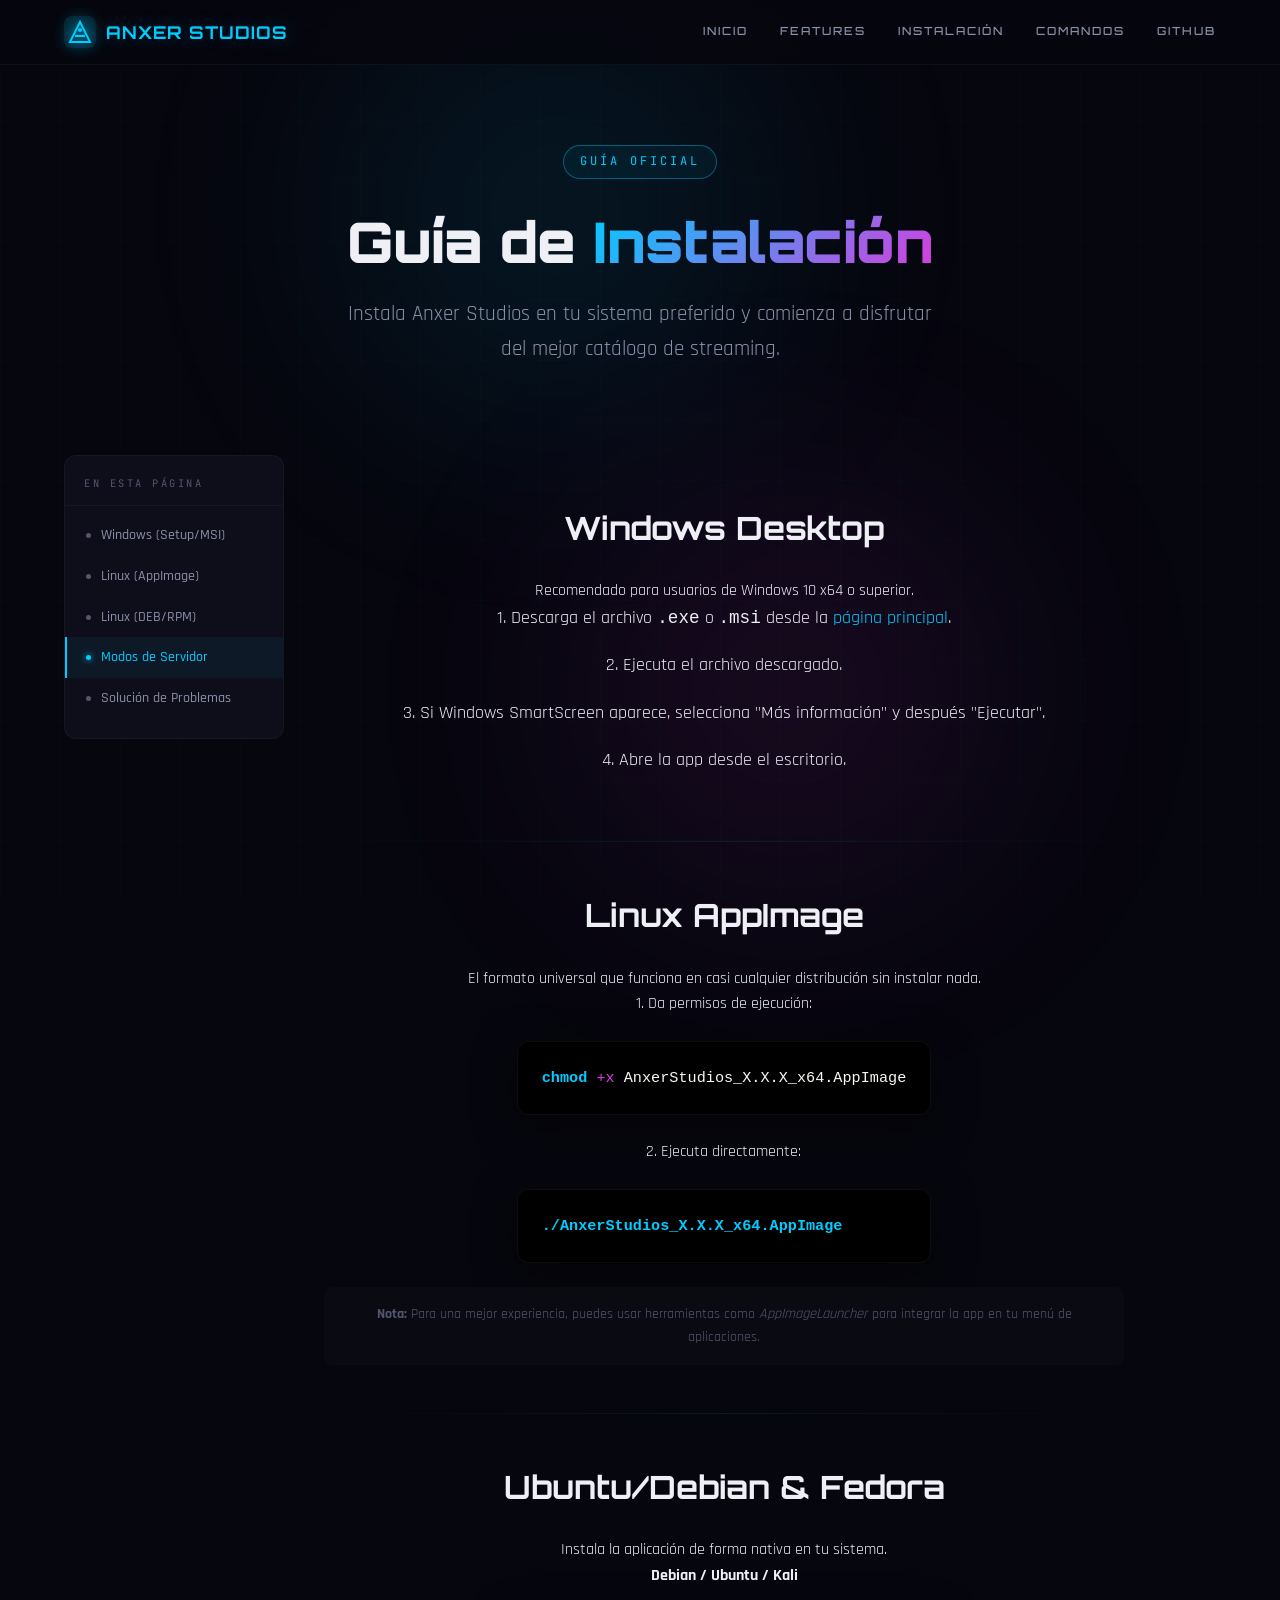
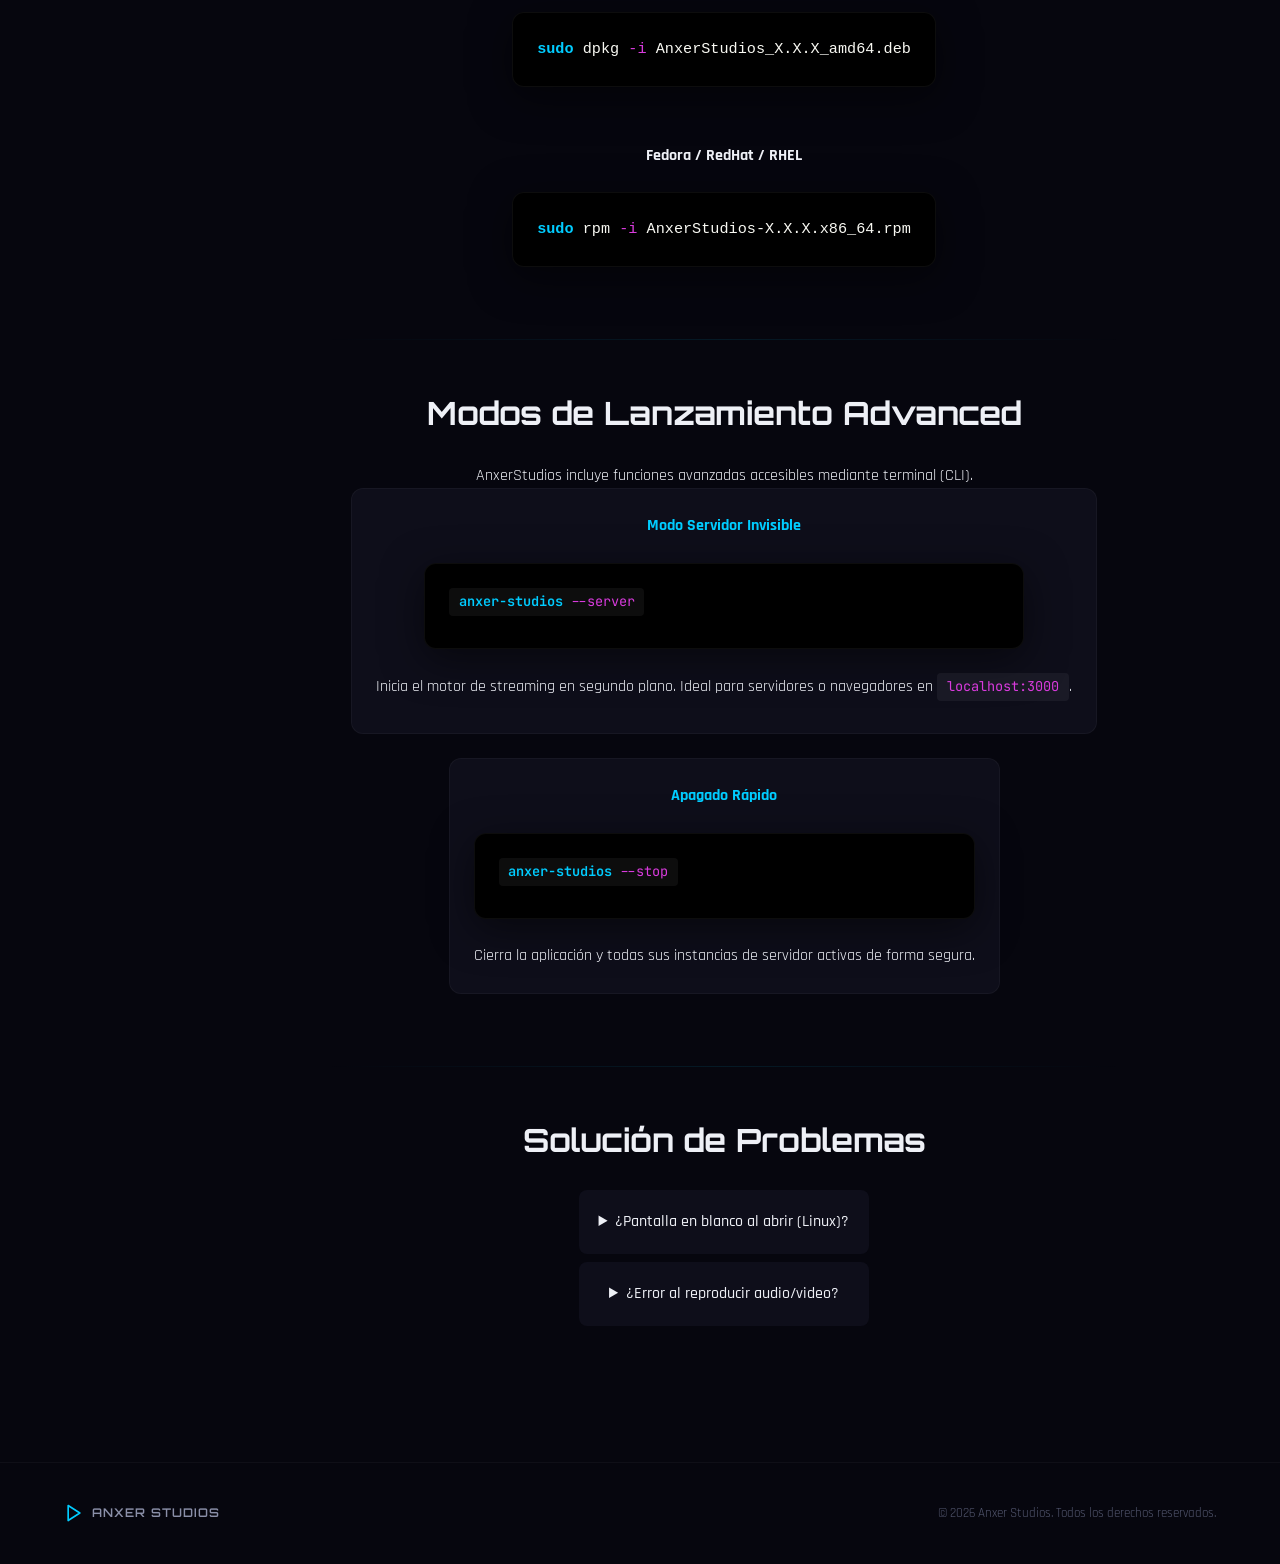
==== docs.html @ 3d925e08 "feat: add documentation page and integrate Linkvertise monetization" ====
<!DOCTYPE html>
<html lang="es">
<head>
  <meta charset="UTF-8" />
  <meta name="viewport" content="width=device-width, initial-scale=1.0" />
  <title>Instalación — Anxer Studios | Guía de Usuario</title>
  <meta name="description" content="Guía completa para instalar Anxer Studios en Windows y Linux. Requisitos, comandos y solución de problemas." />
  
  <!-- Favicon -->
  <link rel="icon" type="image/png" href="assets/favicon.png" />
  
  <!-- Styles -->
  <link rel="stylesheet" href="css/landing.css" />
  
  <!-- Linkvertise Monetization -->
  <script src="https://publisher.linkvertise.com/cdn/linkvertise.js"></script>
  <script>linkvertise(4749919, {whitelist: [""], blacklist: ["github.com"]});</script>
</head>
<body class="docs-page">
  <!-- Background effects -->
  <div class="bg-grid" aria-hidden="true"></div>
  <div class="bg-gradient-orb bg-gradient-orb--cyan" aria-hidden="true"></div>
  <div class="bg-gradient-orb bg-gradient-orb--magenta" aria-hidden="true"></div>

  <div class="page-wrapper">
    <!-- ═══ Header ═══════════════════════════════════════════ -->
    <header class="site-header" id="header">
      <div class="container">
        <div class="header-inner">
          <a href="index.html" class="header-logo" aria-label="Anxer Studios Home">
            <svg viewBox="0 0 32 32" fill="none" xmlns="http://www.w3.org/2000/svg" aria-hidden="true">
              <rect width="32" height="32" rx="8" fill="currentColor" opacity="0.1"/>
              <path d="M16 6L26 26H6L16 6Z" stroke="currentColor" stroke-width="2" fill="none"/>
              <path d="M11 20H21" stroke="currentColor" stroke-width="2"/>
              <circle cx="16" cy="14" r="2" fill="currentColor"/>
            </svg>
            <span class="header-logo-text">ANXER STUDIOS</span>
          </a>

          <nav class="header-nav">
            <a href="index.html">Inicio</a>
            <a href="index.html#features">Features</a>
            <a href="#install">Instalación</a>
            <a href="#commands">Comandos</a>
            <a href="https://github.com/ZLostTK/AnxerStudios" target="_blank" rel="noopener noreferrer">GitHub</a>
          </nav>

          <button class="mobile-menu-btn" aria-label="Menú" aria-expanded="false">
            <svg viewBox="0 0 24 24" fill="none" stroke="currentColor" stroke-width="2" stroke-linecap="round">
              <line x1="3" y1="6" x2="21" y2="6"/>
              <line x1="3" y1="12" x2="21" y2="12"/>
              <line x1="3" y1="18" x2="21" y2="18"/>
            </svg>
          </button>
        </div>
      </div>
    </header>

    <main class="main-content">
      <!-- ═══ Title ═════════════════════════════════════════ -->
      <section class="docs-hero hero">
        <div class="container">
          <span class="hero-tag">Guía Oficial</span>
          <h1 class="hero-title">Guía de <span class="gradient-text">Instalación</span></h1>
          <p class="hero-subtitle">Instala Anxer Studios en tu sistema preferido y comienza a disfrutar del mejor catálogo de streaming.</p>
        </div>
      </section>

      <div class="container">
        <!-- ═══ Index and Content ════════════════════════════ -->
        <div class="docs-layout">
          <!-- Sidebar Nav (Optional) -->
          <aside class="docs-sidebar">
            <nav class="docs-nav-links">
              <a href="#windows">Windows (Setup/MSI)</a>
              <a href="#linux-appimage">Linux (AppImage)</a>
              <a href="#linux-pkg">Linux (DEB/RPM)</a>
              <a href="#commands">Modos de Servidor</a>
              <a href="#troubleshooting">Solución de Problemas</a>
            </nav>
          </aside>

          <!-- Main Doc Content -->
          <article class="docs-article">
            
            <section id="windows" class="doc-section">
              <h2>Windows <span class="badge">Desktop</span></h2>
              <p>Recomendado para usuarios de Windows 10 x64 o superior.</p>
              <div class="step-list">
                <p>1. Descarga el archivo <code>.exe</code> o <code>.msi</code> desde la <a href="index.html#download">página principal</a>.</p>
                <p>2. Ejecuta el archivo descargado.</p>
                <p>3. Si Windows SmartScreen aparece, selecciona "Más información" y después "Ejecutar".</p>
                <p>4. Abre la app desde el escritorio.</p>
              </div>
            </section>

            <div class="separator" aria-hidden="true"></div>

            <section id="linux-appimage" class="doc-section">
              <h2>Linux <span class="badge">AppImage</span></h2>
              <p>El formato universal que funciona en casi cualquier distribución sin instalar nada.</p>
              <div class="code-block-wrapper">
                <p>1. Da permisos de ejecución:</p>
                <div class="code-terminal">
                  <code><span class="token-cmd">chmod</span> <span class="token-flag">+x</span> <span class="token-arg">AnxerStudios_X.X.X_x64.AppImage</span></code>
                </div>
                <p>2. Ejecuta directamente:</p>
                <div class="code-terminal">
                  <code><span class="token-cmd">./AnxerStudios_X.X.X_x64.AppImage</span></code>
                </div>
              </div>
              <p class="note"><strong>Nota:</strong> Para una mejor experiencia, puedes usar herramientas como <em>AppImageLauncher</em> para integrar la app en tu menú de aplicaciones.</p>
            </section>

            <div class="separator" aria-hidden="true"></div>

            <section id="linux-pkg" class="doc-section">
              <h2>Ubuntu/Debian & Fedora</h2>
              <p>Instala la aplicación de forma nativa en tu sistema.</p>
              <div class="tabs">
                <div class="tab">
                  <strong>Debian / Ubuntu / Kali</strong>
                  <div class="code-terminal">
                    <code><span class="token-cmd">sudo</span> <span class="token-arg">dpkg</span> <span class="token-flag">-i</span> <span class="token-arg">AnxerStudios_X.X.X_amd64.deb</span></code>
                  </div>
                </div>
                <div class="tab">
                  <strong>Fedora / RedHat / RHEL</strong>
                  <div class="code-terminal">
                    <code><span class="token-cmd">sudo</span> <span class="token-arg">rpm</span> <span class="token-flag">-i</span> <span class="token-arg">AnxerStudios-X.X.X.x86_64.rpm</span></code>
                  </div>
                </div>
              </div>
            </section>

            <div class="separator" aria-hidden="true"></div>

            <section id="commands" class="doc-section">
              <h2>Modos de Lanzamiento <span class="badge badge-magenta">Advanced</span></h2>
              <p>AnxerStudios incluye funciones avanzadas accesibles mediante terminal (CLI).</p>
              
              <div class="feature-detail">
                <h4>Modo Servidor Invisible</h4>
                <div class="code-terminal">
                  <code><span class="token-cmd">anxer-studios</span> <span class="token-flag">--server</span></code>
                </div>
                <p>Inicia el motor de streaming en segundo plano. Ideal para servidores o navegadores en <code>localhost:3000</code>.</p>
              </div>

              <div class="feature-detail">
                <h4>Apagado Rápido</h4>
                <div class="code-terminal">
                  <code><span class="token-cmd">anxer-studios</span> <span class="token-flag">--stop</span></code>
                </div>
                <p>Cierra la aplicación y todas sus instancias de servidor activas de forma segura.</p>
              </div>
            </section>

            <div class="separator" aria-hidden="true"></div>

            <section id="troubleshooting" class="doc-section">
              <h2>Solución de Problemas</h2>
              <div class="accordion">
                <details>
                  <summary>¿Pantalla en blanco al abrir (Linux)?</summary>
                  <p>Asegúrate de tener instaladas las librerías de WebKitGTK. En Ubuntu: <code>sudo apt install libwebkit2gtk-4.0-37</code>.</p>
                </details>
                <details>
                  <summary>¿Error al reproducir audio/video?</summary>
                  <p>Desde la v2.0.2 empaquetamos todos los codecs nativos. Asegúrate de estar usando la última versión (vX.X.X) para tener la mejor compatibilidad.</p>
                </details>
              </div>
            </section>

          </article>
        </div>
      </div>
    </main>

    <!-- ═══ Footer ═══════════════════════════════════════════ -->
    <footer class="site-footer">
      <div class="container">
        <div class="footer-inner">
          <div class="footer-brand">
            <svg viewBox="0 0 24 24" fill="none" stroke="currentColor" stroke-width="2" stroke-linecap="round" stroke-linejoin="round" aria-hidden="true">
              <polygon points="5 3 19 12 5 21 5 3"/>
            </svg>
            <span>ANXER STUDIOS</span>
          </div>
          <p class="footer-copy">© 2026 Anxer Studios. Todos los derechos reservados.</p>
        </div>
      </div>
    </footer>
  </div>

  <script src="js/landing.js"></script>
  <script>
    // Highlight active sidebar link on scroll
    const sections = document.querySelectorAll('.doc-section[id]');
    const navLinks = document.querySelectorAll('.docs-nav-links a');

    const observer = new IntersectionObserver((entries) => {
      entries.forEach(entry => {
        if (entry.isIntersecting) {
          navLinks.forEach(link => {
            link.classList.remove('active');
            if (link.getAttribute('href') === '#' + entry.target.id) {
              link.classList.add('active');
            }
          });
        }
      });
    }, { rootMargin: '-20% 0px -70% 0px' });

    sections.forEach(section => observer.observe(section));
  </script>
</body>
</html>
---- css/landing.css ----
/* ══════════════════════════════════════════════════════════════
   AnxerStudios Landing Page — CSS
   Aesthetic: Cyberpunk / Dark Neón / Glassmorphism
   ══════════════════════════════════════════════════════════════ */

@import url('https://fonts.googleapis.com/css2?family=Orbitron:wght@400;500;600;700;800;900&family=Rajdhani:wght@300;400;500;600;700&family=JetBrains+Mono:wght@400;500&display=swap');

/* ── Design Tokens ─────────────────────────────────────────── */
:root {
  /* Core palette */
  --space-black: #06060e;
  --void-dark: #0a0a14;
  --panel-dark: #0e0e1a;
  --surface: #12121f;
  --surface-hover: #1a1a2e;

  /* Neon accents */
  --cyan: #00ccff;
  --cyan-dim: #00ccff60;
  --cyan-glow: 0 0 20px rgba(0, 204, 255, 0.3), 0 0 60px rgba(0, 204, 255, 0.1);
  --cyan-glow-strong: 0 0 10px rgba(0, 204, 255, 0.5), 0 0 40px rgba(0, 204, 255, 0.25), 0 0 80px rgba(0, 204, 255, 0.1);
  --magenta: #d93bdd;
  --magenta-dim: #d93bdd50;
  --violet: #7b5ea7;

  /* Text */
  --text-primary: #eef0f6;
  --text-secondary: #8a8fa8;
  --text-muted: #52566e;

  /* Typography */
  --font-display: 'Orbitron', monospace;
  --font-body: 'Rajdhani', sans-serif;
  --font-mono: 'JetBrains Mono', monospace;

  /* Spacing */
  --section-padding: clamp(3rem, 8vw, 7rem);

  /* Border */
  --border-subtle: 1px solid rgba(255, 255, 255, 0.04);
  --border-glow: 1px solid rgba(0, 204, 255, 0.15);
}

/* ── Reset & Base ──────────────────────────────────────────── */
*,
*::before,
*::after {
  box-sizing: border-box;
  margin: 0;
  padding: 0;
}

html {
  scroll-behavior: smooth;
  font-size: 16px;
  -webkit-font-smoothing: antialiased;
  -moz-osx-font-smoothing: grayscale;
}

body {
  background: var(--space-black);
  color: var(--text-primary);
  font-family: var(--font-body);
  font-weight: 400;
  line-height: 1.6;
  overflow-x: hidden;
  min-height: 100vh;
}

a {
  color: var(--cyan);
  text-decoration: none;
  transition: all 0.3s ease;
}
a:hover {
  color: #fff;
  text-shadow: var(--cyan-glow);
}

img {
  max-width: 100%;
  display: block;
}

/* ── Animated Background ───────────────────────────────────── */
.bg-grid {
  position: fixed;
  inset: 0;
  z-index: 0;
  pointer-events: none;
  background:
    linear-gradient(rgba(0, 204, 255, 0.02) 1px, transparent 1px),
    linear-gradient(90deg, rgba(0, 204, 255, 0.02) 1px, transparent 1px);
  background-size: 60px 60px;
}

.bg-gradient-orb {
  position: fixed;
  width: 600px;
  height: 600px;
  border-radius: 50%;
  filter: blur(120px);
  opacity: 0.15;
  pointer-events: none;
  z-index: 0;
}
.bg-gradient-orb--cyan {
  background: radial-gradient(circle, var(--cyan), transparent 70%);
  top: -10%;
  left: 20%;
  animation: orb-float 20s ease-in-out infinite;
}
.bg-gradient-orb--magenta {
  background: radial-gradient(circle, var(--magenta), transparent 70%);
  bottom: -10%;
  right: 15%;
  animation: orb-float 25s ease-in-out infinite reverse;
}

@keyframes orb-float {
  0%, 100% { transform: translate(0, 0) scale(1); }
  33% { transform: translate(40px, -30px) scale(1.1); }
  66% { transform: translate(-20px, 20px) scale(0.95); }
}

/* ── Layout ────────────────────────────────────────────────── */
.page-wrapper {
  position: relative;
  z-index: 1;
  display: flex;
  flex-direction: column;
  min-height: 100vh;
}

.container {
  width: 100%;
  max-width: 1200px;
  margin: 0 auto;
  padding: 0 1.5rem;
}

/* ── Ad Sidebars ───────────────────────────────────────────── */
.layout-with-sidebars {
  display: flex;
  justify-content: center;
  gap: 0;
}

.ad-sidebar {
  width: 170px;
  flex-shrink: 0;
  padding: 1.5rem 0.5rem;
  display: none;
  position: sticky;
  top: 70px;
  height: calc(100vh - 70px);
  overflow-y: auto;
  align-self: flex-start;
}

.ad-sidebar::-webkit-scrollbar { display: none; }

.ad-sidebar a {
  display: block;
  border-radius: 8px;
  overflow: hidden;
  border: var(--border-subtle);
  margin-bottom: 1rem;
  opacity: 0.7;
  transition: all 0.4s ease;
}
.ad-sidebar a:hover {
  opacity: 1;
  border-color: var(--cyan-dim);
  box-shadow: var(--cyan-glow);
}

.ad-sidebar img {
  width: 100%;
  height: auto;
}

.ad-sidebar .ad-label {
  font-size: 9px;
  color: var(--text-muted);
  font-family: var(--font-mono);
  text-transform: uppercase;
  letter-spacing: 2px;
  text-align: right;
  padding: 2px 6px;
  opacity: 0.4;
}

.main-content {
  flex: 1;
  min-width: 0;
  max-width: 1200px;
  margin: 0 auto;
  width: 100%;
}

@media (min-width: 1400px) {
  .ad-sidebar { display: flex; flex-direction: column; }
}

/* ── Header ────────────────────────────────────────────────── */
.site-header {
  position: sticky;
  top: 0;
  z-index: 100;
  background: rgba(6, 6, 14, 0.85);
  backdrop-filter: blur(16px) saturate(1.4);
  border-bottom: var(--border-subtle);
}

.header-inner {
  display: flex;
  align-items: center;
  justify-content: space-between;
  height: 64px;
}

.header-logo {
  display: flex;
  align-items: center;
  gap: 0.6rem;
}

.header-logo svg {
  width: 32px;
  height: 32px;
  filter: drop-shadow(0 0 8px var(--cyan));
}

.header-logo-text {
  font-family: var(--font-display);
  font-size: 1.1rem;
  font-weight: 700;
  color: var(--cyan);
  text-shadow: var(--cyan-glow);
  letter-spacing: 1px;
}

.header-nav {
  display: flex;
  align-items: center;
  gap: 2rem;
}

.header-nav a {
  font-family: var(--font-display);
  font-size: 0.7rem;
  font-weight: 500;
  color: var(--text-secondary);
  text-transform: uppercase;
  letter-spacing: 2px;
  position: relative;
  padding: 0.25rem 0;
}
.header-nav a::after {
  content: '';
  position: absolute;
  bottom: -2px;
  left: 0;
  width: 0;
  height: 2px;
  background: var(--cyan);
  box-shadow: var(--cyan-glow);
  transition: width 0.3s ease;
}
.header-nav a:hover::after { width: 100%; }
.header-nav a:hover { color: var(--cyan); text-shadow: none; }

.header-cta {
  font-family: var(--font-display) !important;
  font-size: 0.7rem !important;
  font-weight: 600 !important;
  padding: 0.5rem 1.2rem !important;
  background: var(--cyan) !important;
  color: var(--space-black) !important;
  border-radius: 6px;
  text-shadow: none !important;
  box-shadow: var(--cyan-glow);
  transition: all 0.3s ease !important;
}
.header-cta:hover {
  background: #fff !important;
  transform: translateY(-1px);
  box-shadow: var(--cyan-glow-strong) !important;
}

.mobile-menu-btn {
  display: none;
  background: none;
  border: none;
  color: var(--text-secondary);
  cursor: pointer;
  padding: 0.5rem;
}
.mobile-menu-btn svg { width: 24px; height: 24px; }

/* ── Hero ──────────────────────────────────────────────────── */
.hero {
  padding: var(--section-padding) 0;
  text-align: center;
  position: relative;
}

.hero-tag {
  display: inline-flex;
  align-items: center;
  gap: 0.5rem;
  font-family: var(--font-mono);
  font-size: 0.75rem;
  color: var(--cyan);
  text-transform: uppercase;
  letter-spacing: 3px;
  padding: 0.4rem 1rem;
  border: 1px solid var(--cyan-dim);
  border-radius: 999px;
  background: rgba(0, 204, 255, 0.05);
  margin-bottom: 2rem;
  animation: fade-in-up 0.6s ease both;
}
.hero-tag .dot {
  width: 6px;
  height: 6px;
  border-radius: 50%;
  background: var(--cyan);
  box-shadow: 0 0 8px var(--cyan);
  animation: pulse-dot 2s ease-in-out infinite;
}

@keyframes pulse-dot {
  0%, 100% { opacity: 1; transform: scale(1); }
  50% { opacity: 0.5; transform: scale(0.8); }
}

.hero-title {
  font-family: var(--font-display);
  font-size: clamp(2.5rem, 7vw, 5rem);
  font-weight: 900;
  line-height: 1.1;
  margin-bottom: 1.5rem;
  animation: fade-in-up 0.6s ease 0.1s both;
}
.hero-title .gradient-text {
  background: linear-gradient(135deg, var(--cyan), var(--magenta));
  -webkit-background-clip: text;
  -webkit-text-fill-color: transparent;
  background-clip: text;
}

.hero-subtitle {
  font-size: clamp(1.05rem, 2vw, 1.3rem);
  color: var(--text-secondary);
  max-width: 600px;
  margin: 0 auto 2.5rem;
  line-height: 1.7;
  font-weight: 400;
  animation: fade-in-up 0.6s ease 0.2s both;
}

.hero-actions {
  display: flex;
  gap: 1rem;
  justify-content: center;
  flex-wrap: wrap;
  animation: fade-in-up 0.6s ease 0.3s both;
}

@keyframes fade-in-up {
  from { opacity: 0; transform: translateY(20px); }
  to { opacity: 1; transform: translateY(0); }
}

/* ── Buttons ───────────────────────────────────────────────── */
.btn {
  display: inline-flex;
  align-items: center;
  gap: 0.5rem;
  font-family: var(--font-display);
  font-size: 0.8rem;
  font-weight: 600;
  padding: 0.85rem 2rem;
  border-radius: 8px;
  border: none;
  cursor: pointer;
  text-transform: uppercase;
  letter-spacing: 1.5px;
  transition: all 0.3s ease;
  text-decoration: none;
}

.btn-primary {
  background: var(--cyan);
  color: var(--space-black);
  box-shadow: var(--cyan-glow);
}
.btn-primary:hover {
  background: #fff;
  color: var(--space-black);
  transform: translateY(-2px);
  box-shadow: var(--cyan-glow-strong);
  text-shadow: none;
}

.btn-outline {
  background: transparent;
  color: var(--text-primary);
  border: 1px solid rgba(255, 255, 255, 0.12);
}
.btn-outline:hover {
  border-color: var(--cyan-dim);
  background: rgba(0, 204, 255, 0.05);
  color: var(--cyan);
  text-shadow: none;
}

.btn svg, .btn img.btn-icon {
  width: 18px;
  height: 18px;
}

.btn-sm {
  padding: 0.6rem 1.2rem;
  font-size: 0.75rem;
  width: 100%;
  justify-content: center;
}

.download-options {
  display: flex;
  flex-direction: column;
  gap: 0.6rem;
  margin-top: 1rem;
}

/* ── Screenshots Carousel ──────────────────────────────────── */
.screenshots {
  padding: 0 0 var(--section-padding);
}

.screenshots-title {
  font-family: var(--font-display);
  font-size: 0.7rem;
  text-transform: uppercase;
  letter-spacing: 4px;
  color: var(--text-muted);
  text-align: center;
  margin-bottom: 2.5rem;
}

.carousel {
  position: relative;
  overflow: hidden;
  border-radius: 16px;
  border: var(--border-glow);
  background: var(--panel-dark);
  box-shadow:
    0 4px 60px rgba(0, 0, 0, 0.5),
    inset 0 1px 0 rgba(255, 255, 255, 0.03);
}

.carousel-track {
  display: flex;
  transition: transform 0.6s cubic-bezier(0.4, 0, 0.2, 1);
  will-change: transform;
}

.carousel-slide {
  min-width: 100%;
  position: relative;
}

.carousel-slide img {
  width: 100%;
  height: auto;
  display: block;
}

.carousel-controls {
  position: absolute;
  bottom: 1.5rem;
  left: 50%;
  transform: translateX(-50%);
  display: flex;
  gap: 0.5rem;
  z-index: 5;
}

.carousel-dot {
  width: 10px;
  height: 10px;
  border-radius: 50%;
  border: 2px solid var(--cyan);
  background: transparent;
  cursor: pointer;
  transition: all 0.3s ease;
  padding: 0;
}
.carousel-dot.active {
  background: var(--cyan);
  box-shadow: 0 0 10px var(--cyan);
}
.carousel-dot:hover { background: var(--cyan-dim); }

.carousel-arrow {
  position: absolute;
  top: 50%;
  transform: translateY(-50%);
  width: 44px;
  height: 44px;
  border-radius: 50%;
  background: rgba(6, 6, 14, 0.7);
  backdrop-filter: blur(8px);
  border: 1px solid rgba(255, 255, 255, 0.08);
  color: var(--text-primary);
  cursor: pointer;
  display: flex;
  align-items: center;
  justify-content: center;
  z-index: 5;
  transition: all 0.3s ease;
}
.carousel-arrow:hover {
  border-color: var(--cyan-dim);
  box-shadow: var(--cyan-glow);
}
.carousel-arrow--prev { left: 1rem; }
.carousel-arrow--next { right: 1rem; }

/* ── Features ──────────────────────────────────────────────── */
.features {
  padding: var(--section-padding) 0;
}

.section-header {
  text-align: center;
  margin-bottom: 3.5rem;
}

.section-tag {
  font-family: var(--font-mono);
  font-size: 0.7rem;
  color: var(--cyan);
  text-transform: uppercase;
  letter-spacing: 4px;
  margin-bottom: 1rem;
}

.section-title {
  font-family: var(--font-display);
  font-size: clamp(1.6rem, 4vw, 2.4rem);
  font-weight: 700;
  margin-bottom: 0.8rem;
}

.section-subtitle {
  font-size: 1.1rem;
  color: var(--text-secondary);
  max-width: 550px;
  margin: 0 auto;
}

.features-grid {
  display: grid;
  grid-template-columns: repeat(auto-fit, minmax(300px, 1fr));
  gap: 1.5rem;
}

.feature-card {
  background: var(--panel-dark);
  border: var(--border-subtle);
  border-radius: 16px;
  padding: 2rem;
  position: relative;
  overflow: hidden;
  transition: all 0.4s ease;
}
.feature-card::before {
  content: '';
  position: absolute;
  top: 0;
  left: 0;
  right: 0;
  height: 2px;
  background: linear-gradient(90deg, transparent, var(--cyan), transparent);
  opacity: 0;
  transition: opacity 0.4s ease;
}
.feature-card:hover {
  border-color: rgba(0, 204, 255, 0.1);
  transform: translateY(-4px);
}
.feature-card:hover::before { opacity: 1; }

.feature-icon {
  width: 48px;
  height: 48px;
  border-radius: 12px;
  background: rgba(0, 204, 255, 0.07);
  border: 1px solid rgba(0, 204, 255, 0.12);
  display: flex;
  align-items: center;
  justify-content: center;
  margin-bottom: 1.5rem;
  color: var(--cyan);
}
.feature-icon svg { width: 24px; height: 24px; }

.feature-card:nth-child(2) .feature-icon {
  background: rgba(217, 59, 221, 0.07);
  border-color: rgba(217, 59, 221, 0.12);
  color: var(--magenta);
}

.feature-card:nth-child(3) .feature-icon {
  background: rgba(123, 94, 167, 0.07);
  border-color: rgba(123, 94, 167, 0.12);
  color: var(--violet);
}

.feature-title {
  font-family: var(--font-display);
  font-size: 1rem;
  font-weight: 600;
  margin-bottom: 0.6rem;
  letter-spacing: 0.5px;
}

.feature-desc {
  color: var(--text-secondary);
  font-size: 0.95rem;
  line-height: 1.65;
}

/* ── Download Section ──────────────────────────────────────── */
.download {
  padding: var(--section-padding) 0;
  position: relative;
}

.download-wrapper {
  background: var(--panel-dark);
  border: var(--border-glow);
  border-radius: 20px;
  padding: 3.5rem 2.5rem;
  text-align: center;
  position: relative;
  overflow: hidden;
}

.download-wrapper::before {
  content: '';
  position: absolute;
  top: -1px;
  left: 0;
  right: 0;
  height: 2px;
  background: linear-gradient(90deg, transparent, var(--cyan), var(--magenta), transparent);
}

.download-grid {
  display: grid;
  grid-template-columns: repeat(auto-fit, minmax(250px, 1fr));
  gap: 1.5rem;
  margin-top: 2.5rem;
}

.download-card {
  background: var(--surface);
  border: var(--border-subtle);
  border-radius: 14px;
  padding: 2rem 1.5rem;
  transition: all 0.3s ease;
}
.download-card:hover {
  border-color: rgba(0, 204, 255, 0.1);
  transform: translateY(-2px);
}

.download-os-icon {
  width: 48px;
  height: 48px;
  margin: 0 auto 1rem;
  color: var(--cyan);
}
.download-os-icon svg { width: 100%; height: 100%; }

.download-os-name {
  font-family: var(--font-display);
  font-size: 1rem;
  font-weight: 600;
  margin-bottom: 0.5rem;
}

.download-formats {
  color: var(--text-muted);
  font-size: 0.85rem;
  margin-bottom: 1.5rem;
  font-family: var(--font-mono);
}

/* ── Download Modal (Countdown) ────────────────────────────── */
.modal-overlay {
  position: fixed;
  inset: 0;
  z-index: 1000;
  background: rgba(6, 6, 14, 0.92);
  backdrop-filter: blur(12px);
  display: flex;
  align-items: center;
  justify-content: center;
  opacity: 0;
  visibility: hidden;
  transition: all 0.4s ease;
}
.modal-overlay.active {
  opacity: 1;
  visibility: visible;
}

.modal-content {
  background: var(--panel-dark);
  border: var(--border-glow);
  border-radius: 20px;
  padding: 3rem;
  max-width: 480px;
  width: 90%;
  text-align: center;
  transform: scale(0.9) translateY(20px);
  transition: transform 0.4s ease;
  position: relative;
  overflow: hidden;
}
.modal-overlay.active .modal-content {
  transform: scale(1) translateY(0);
}

.modal-content::before {
  content: '';
  position: absolute;
  top: -1px;
  left: 0;
  right: 0;
  height: 2px;
  background: linear-gradient(90deg, transparent, var(--cyan), var(--magenta), transparent);
}

.modal-close {
  position: absolute;
  top: 1rem;
  right: 1rem;
  width: 32px;
  height: 32px;
  border-radius: 50%;
  border: 1px solid rgba(255, 255, 255, 0.08);
  background: transparent;
  color: var(--text-secondary);
  cursor: pointer;
  display: flex;
  align-items: center;
  justify-content: center;
  transition: all 0.3s ease;
  font-size: 1.1rem;
}
.modal-close:hover {
  border-color: var(--cyan-dim);
  color: var(--cyan);
}

.modal-title {
  font-family: var(--font-display);
  font-size: 1.2rem;
  font-weight: 700;
  margin-bottom: 0.5rem;
}

.modal-subtitle {
  color: var(--text-secondary);
  font-size: 0.95rem;
  margin-bottom: 2rem;
}

.countdown-circle {
  width: 120px;
  height: 120px;
  margin: 0 auto 2rem;
  position: relative;
}

.countdown-circle svg {
  width: 100%;
  height: 100%;
  transform: rotate(-90deg);
}

.countdown-track {
  fill: none;
  stroke: var(--surface);
  stroke-width: 4;
}

.countdown-progress {
  fill: none;
  stroke: var(--cyan);
  stroke-width: 4;
  stroke-linecap: round;
  stroke-dasharray: 339.292;
  stroke-dashoffset: 0;
  transition: stroke-dashoffset 1s linear;
  filter: drop-shadow(0 0 8px var(--cyan));
}

.countdown-number {
  position: absolute;
  inset: 0;
  display: flex;
  align-items: center;
  justify-content: center;
  font-family: var(--font-display);
  font-size: 2.5rem;
  font-weight: 700;
  color: var(--cyan);
  text-shadow: var(--cyan-glow);
}

.modal-progress-bar {
  width: 100%;
  height: 4px;
  background: var(--surface);
  border-radius: 2px;
  overflow: hidden;
  margin-bottom: 2rem;
}

.modal-progress-fill {
  height: 100%;
  background: linear-gradient(90deg, var(--cyan), var(--magenta));
  border-radius: 2px;
  width: 0%;
  transition: width 1s linear;
}

.modal-download-btn {
  opacity: 0;
  transform: translateY(10px);
  pointer-events: none;
  transition: all 0.4s ease;
}
.modal-download-btn.visible {
  opacity: 1;
  transform: translateY(0);
  pointer-events: auto;
}

/* PropellerAds placeholder */
.ad-slot {
  background: var(--surface);
  border: 1px dashed rgba(255, 255, 255, 0.06);
  border-radius: 8px;
  padding: 1.5rem;
  margin: 1.5rem 0;
  color: var(--text-muted);
  font-family: var(--font-mono);
  font-size: 0.7rem;
  text-transform: uppercase;
  letter-spacing: 2px;
  min-height: 60px;
  display: flex;
  align-items: center;
  justify-content: center;
}

/* ── Stats ─────────────────────────────────────────────────── */
.stats {
  padding: 2rem 0 var(--section-padding);
}

.stats-grid {
  display: grid;
  grid-template-columns: repeat(auto-fit, minmax(160px, 1fr));
  gap: 1rem;
}

.stat-item {
  text-align: center;
  padding: 1.5rem 1rem;
  background: var(--panel-dark);
  border: var(--border-subtle);
  border-radius: 12px;
}

.stat-value {
  font-family: var(--font-display);
  font-size: 1.6rem;
  font-weight: 700;
  color: var(--cyan);
  text-shadow: 0 0 15px rgba(0, 204, 255, 0.3);
}

.stat-label {
  font-size: 0.85rem;
  color: var(--text-muted);
  margin-top: 0.3rem;
}

/* ── Footer ────────────────────────────────────────────────── */
.site-footer {
  border-top: var(--border-subtle);
  padding: 2.5rem 0;
  margin-top: auto;
}

.footer-inner {
  display: flex;
  align-items: center;
  justify-content: space-between;
  flex-wrap: wrap;
  gap: 1rem;
}

.footer-brand {
  display: flex;
  align-items: center;
  gap: 0.5rem;
}

.footer-brand svg {
  width: 20px;
  height: 20px;
  color: var(--cyan);
}

.footer-brand span {
  font-family: var(--font-display);
  font-size: 0.75rem;
  font-weight: 600;
  color: var(--text-secondary);
  letter-spacing: 1px;
}

.footer-links {
  display: flex;
  gap: 2rem;
}

.footer-links a {
  font-size: 0.85rem;
  color: var(--text-muted);
}
.footer-links a:hover {
  color: var(--cyan);
  text-shadow: none;
}

.footer-copy {
  font-size: 0.8rem;
  color: var(--text-muted);
}

/* ── Responsive ────────────────────────────────────────────── */
@media (max-width: 768px) {
  .header-nav { display: none; }
  .mobile-menu-btn { display: block; }

  .hero-title { font-size: clamp(2rem, 8vw, 3rem); }

  .features-grid { grid-template-columns: 1fr; }
  .download-grid { grid-template-columns: 1fr; }

  .stats-grid { grid-template-columns: repeat(2, 1fr); }

  .footer-inner {
    flex-direction: column;
    text-align: center;
  }

  .carousel-arrow { display: none; }

  .modal-content {
    padding: 2rem 1.5rem;
  }
}

@media (max-width: 480px) {
  .hero-actions {
    flex-direction: column;
    align-items: center;
  }
  .btn { width: 100%; justify-content: center; }
  .stats-grid { grid-template-columns: 1fr; }
}

/* ── Mobile Nav Menu ───────────────────────────────────────── */
.mobile-nav {
  display: none;
  position: fixed;
  top: 64px;
  left: 0;
  right: 0;
  background: rgba(6, 6, 14, 0.95);
  backdrop-filter: blur(16px);
  border-bottom: var(--border-subtle);
  padding: 1.5rem;
  z-index: 99;
  flex-direction: column;
  gap: 0.5rem;
}

.mobile-nav.active { display: flex; }

.mobile-nav a {
  display: block;
  padding: 0.8rem 1rem;
  font-family: var(--font-display);
  font-size: 0.8rem;
  font-weight: 500;
  color: var(--text-secondary);
  border-radius: 8px;
  text-transform: uppercase;
  letter-spacing: 2px;
  transition: all 0.2s ease;
}
.mobile-nav a:hover {
  background: rgba(0, 204, 255, 0.05);
  color: var(--cyan);
  text-shadow: none;
}

/* ── Utility ───────────────────────────────────────────────── */
.sr-only {
  position: absolute;
  width: 1px;
  height: 1px;
  overflow: hidden;
  clip: rect(0, 0, 0, 0);
  white-space: nowrap;
  border: 0;
}

.separator {
  width: 100%;
  height: 1px;
  background: linear-gradient(90deg, transparent, rgba(0, 204, 255, 0.1), transparent);
  margin: 0;
}

/* ── Release Notes Section ─────────────────────────────────── */
.release-notes {
  padding: var(--section-padding) 0;
}

.release-card {
  background: var(--panel-dark);
  border: var(--border-glow);
  border-radius: 20px;
  padding: 3rem;
  position: relative;
  overflow: hidden;
  box-shadow: 0 10px 40px rgba(0, 0, 0, 0.4);
}

.release-header {
  display: flex;
  justify-content: space-between;
  align-items: flex-end;
  margin-bottom: 2.5rem;
  padding-bottom: 1.5rem;
  border-bottom: 1px solid rgba(255, 255, 255, 0.05);
}

.release-title {
  font-family: var(--font-display);
  font-size: 1.8rem;
  font-weight: 800;
  color: var(--text-primary);
}

.version-badge {
  display: inline-block;
  padding: 0.2rem 0.8rem;
  background: var(--cyan);
  color: var(--space-black);
  font-family: var(--font-mono);
  font-size: 0.75rem;
  font-weight: 700;
  border-radius: 4px;
  margin-bottom: 0.5rem;
}

.release-date {
  font-size: 0.8rem;
  color: var(--text-muted);
}

.release-highlights {
  display: grid;
  grid-template-columns: repeat(auto-fit, minmax(300px, 1fr));
  gap: 2rem;
  margin-bottom: 3rem;
}

.highlight-item {
  display: flex;
  gap: 1rem;
}

.highlight-icon {
  font-size: 1.2rem;
  flex-shrink: 0;
}

.highlight-text h4 {
  font-family: var(--font-display);
  font-size: 0.9rem;
  color: var(--cyan);
  margin-bottom: 0.4rem;
}

.highlight-text p {
  font-size: 0.9rem;
  color: var(--text-secondary);
  line-height: 1.5;
}

.release-changelog h3,
.release-specs h3,
.release-integrity h3 {
  font-family: var(--font-display);
  font-size: 0.8rem;
  text-transform: uppercase;
  letter-spacing: 2px;
  color: var(--text-muted);
  margin-bottom: 1.5rem;
}

.changelog-item {
  border-radius: 12px;
  background: rgba(255, 255, 255, 0.02);
  margin-bottom: 0.8rem;
  transition: all 0.3s ease;
}

.changelog-item summary {
  padding: 1rem 1.5rem;
  cursor: pointer;
  list-style: none;
  font-size: 0.95rem;
  display: flex;
  justify-content: space-between;
  align-items: center;
}

.changelog-item summary::-webkit-details-marker { display: none; }

.changelog-item summary::after {
  content: '+';
  color: var(--cyan);
  font-size: 1.2rem;
}

.changelog-item[open] summary::after {
  content: '−';
}

.changelog-content {
  padding: 0 1.5rem 1.5rem;
  font-size: 0.9rem;
  color: var(--text-secondary);
  border-top: 1px solid rgba(255, 255, 255, 0.03);
}

.changelog-content p {
  margin-top: 1rem;
}

.specs-grid {
  display: grid;
  grid-template-columns: repeat(auto-fit, minmax(180px, 1fr));
  gap: 1rem;
  margin-bottom: 3rem;
}

.spec-entry {
  background: rgba(0, 0, 0, 0.2);
  padding: 1rem;
  border-radius: 10px;
  display: flex;
  flex-direction: column;
}

.spec-entry span {
  font-size: 0.75rem;
  color: var(--text-muted);
  margin-bottom: 0.2rem;
}

.spec-entry strong {
  font-size: 0.95rem;
  color: var(--text-primary);
}

.hash-box {
  background: #000;
  padding: 1.5rem;
  border-radius: 12px;
  font-family: var(--font-mono);
  font-size: 0.8rem;
  border: 1px solid rgba(255, 255, 255, 0.05);
}

.hash-row {
  display: flex;
  margin-bottom: 0.5rem;
  gap: 1rem;
}

.hash-row span {
  color: var(--text-muted);
  min-width: 100px;
}

.hash-row code {
  color: var(--cyan);
  word-break: break-all;
}

.release-disclaimer {
  margin-top: 3rem;
  padding-top: 2rem;
  border-top: 1px solid rgba(255, 255, 255, 0.05);
  font-size: 0.8rem;
  color: var(--text-muted);
  font-style: italic;
  text-align: center;
}

/* ── Docs Content ──────────────────────────────────────────── */
.docs-page {
  background: var(--space-black);
}

.docs-hero {
  text-align: center;
  padding: 5rem 0 3rem;
}

.docs-hero .container {
  display: flex;
  flex-direction: column;
  align-items: center;
}

.docs-hero .hero-title {
  font-size: 3.5rem;
}

.docs-layout {
  display: flex;
  flex-direction: row;
  align-items: flex-start;
  gap: 2.5rem;
  padding-bottom: 5rem;
}

/* ── Docs Sidebar ──────────────────────────────────────────── */
.docs-sidebar {
  display: block;
  width: 220px;
  flex-shrink: 0;
  position: sticky;
  top: 84px;
  align-self: flex-start;
}

.docs-nav-links {
  background: var(--panel-dark);
  border: var(--border-subtle);
  border-radius: 12px;
  padding: 1.2rem 0;
  overflow: hidden;
}

/* Sidebar title label */
.docs-nav-links::before {
  content: 'EN ESTA PÁGINA';
  display: block;
  font-family: var(--font-mono);
  font-size: 0.65rem;
  letter-spacing: 2.5px;
  color: var(--text-muted);
  padding: 0 1.2rem 0.8rem;
  border-bottom: 1px solid rgba(255,255,255,0.04);
  margin-bottom: 0.6rem;
}

.docs-nav-links a {
  display: flex;
  align-items: center;
  gap: 0.6rem;
  font-family: var(--font-body);
  font-size: 0.9rem;
  font-weight: 500;
  color: var(--text-secondary);
  padding: 0.55rem 1.2rem;
  border-left: 2px solid transparent;
  transition: all 0.2s ease;
  text-decoration: none;
}

.docs-nav-links a::before {
  content: '';
  display: inline-block;
  width: 5px;
  height: 5px;
  border-radius: 50%;
  background: var(--text-muted);
  flex-shrink: 0;
  transition: all 0.2s ease;
}

.docs-nav-links a:hover {
  color: var(--cyan);
  border-left-color: var(--cyan);
  background: rgba(0, 204, 255, 0.04);
  text-shadow: none;
  padding-left: 1.4rem;
}

.docs-nav-links a:hover::before {
  background: var(--cyan);
  box-shadow: 0 0 6px var(--cyan);
}

.docs-nav-links a.active {
  color: var(--cyan);
  border-left-color: var(--cyan);
  background: rgba(0, 204, 255, 0.06);
}

.docs-nav-links a.active::before {
  background: var(--cyan);
  box-shadow: 0 0 6px var(--cyan);
}

.docs-article {
  flex: 1;
  min-width: 0;
  max-width: 800px;
}

.doc-section {
  padding: 3rem 0;
  text-align: center;
  display: flex;
  flex-direction: column;
  align-items: center;
}

.doc-section h2 {
  font-family: var(--font-display);
  font-size: 2rem;
  margin-bottom: 1.5rem;
  width: 100%;
}

.step-list {
  list-style-type: none;
  padding: 0;
  width: 100%;
}

.step-list li, .step-list p {
  margin-bottom: 1.2rem;
  font-size: 1.1rem;
  text-align: center;
}

.code-terminal {
  background: #000;
  padding: 1.5rem;
  border-radius: 12px;
  border: 1px solid rgba(255, 255, 255, 0.05);
  margin: 1.5rem auto;
  font-family: var(--font-mono);
  font-size: 0.95rem;
  color: var(--text-primary);
  width: 100%;
  max-width: 600px;
  text-align: left; /* Keep code left-aligned for readability */
  box-shadow: 0 10px 40px rgba(0, 0, 0, 0.5);
}

.code-terminal code {
  display: block;
}

/* Code highlighting colors */
.token-cmd { color: var(--cyan); font-weight: 600; }
.token-flag { color: var(--magenta); }
.token-arg { color: #f8f8f2; }
.token-property { color: var(--violet); }
.token-string { color: #50fa7b; }
.token-comment { color: var(--text-muted); font-style: italic; }

.tabs {
  display: flex;
  flex-direction: column;
  gap: 2rem;
  align-items: center;
}

.tab {
  width: 100%;
  max-width: 600px;
}

.feature-detail {
  background: var(--panel-dark);
  padding: 1.5rem;
  border-radius: 12px;
  border: var(--border-subtle);
  margin-bottom: 1.5rem;
}

.feature-detail h4 {
  color: var(--cyan);
  margin-bottom: 0.5rem;
}

.feature-detail code {
  background: rgba(255, 255, 255, 0.05);
  padding: 0.2rem 0.6rem;
  border-radius: 4px;
  font-family: var(--font-mono);
  font-size: 0.85rem;
  color: var(--magenta);
  display: inline-block;
  margin-bottom: 0.5rem;
}

.accordion details {
  background: var(--panel-dark);
  border-radius: 8px;
  margin-bottom: 0.5rem;
  overflow: hidden;
  width: 100%;
}

.accordion summary {
  padding: 1.2rem;
  cursor: pointer;
  font-weight: 500;
  color: var(--text-primary);
  text-align: center;
}

.accordion p {
  padding: 0 1.2rem 1.2rem;
  color: var(--text-secondary);
  font-size: 0.95rem;
  text-align: center;
}

.note {
  font-size: 0.9rem;
  color: var(--text-muted);
  background: rgba(255, 255, 255, 0.02);
  padding: 1rem;
  border-radius: 8px;
}

@media (max-width: 992px) {
  .docs-layout {
    flex-direction: column;
  }
  .docs-sidebar {
    display: none;
  }
  .docs-article {
    max-width: 100%;
  }
}

@media (max-width: 768px) {
  .docs-hero .hero-title {
    font-size: 2.5rem;
  }
}

@media (max-width: 768px) {
  .release-header {
    flex-direction: column;
    align-items: flex-start;
    gap: 1rem;
  }
}
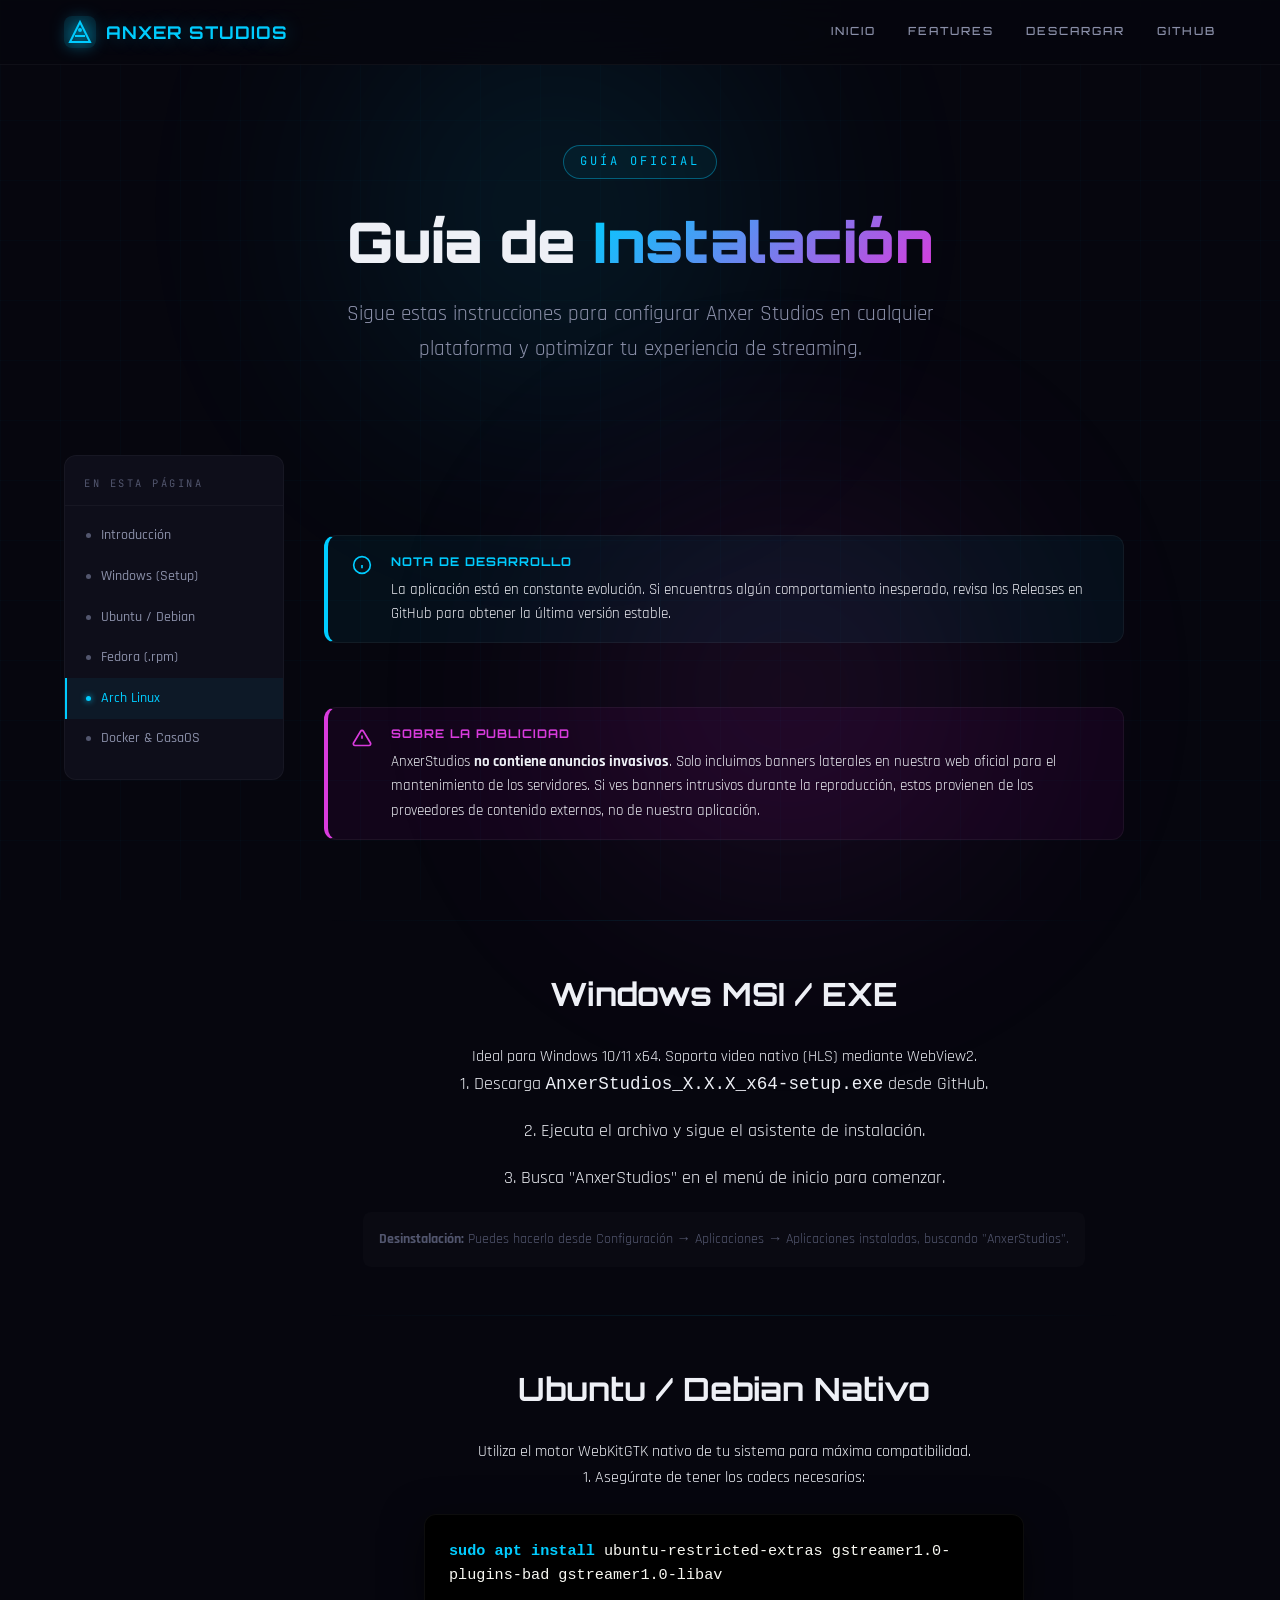
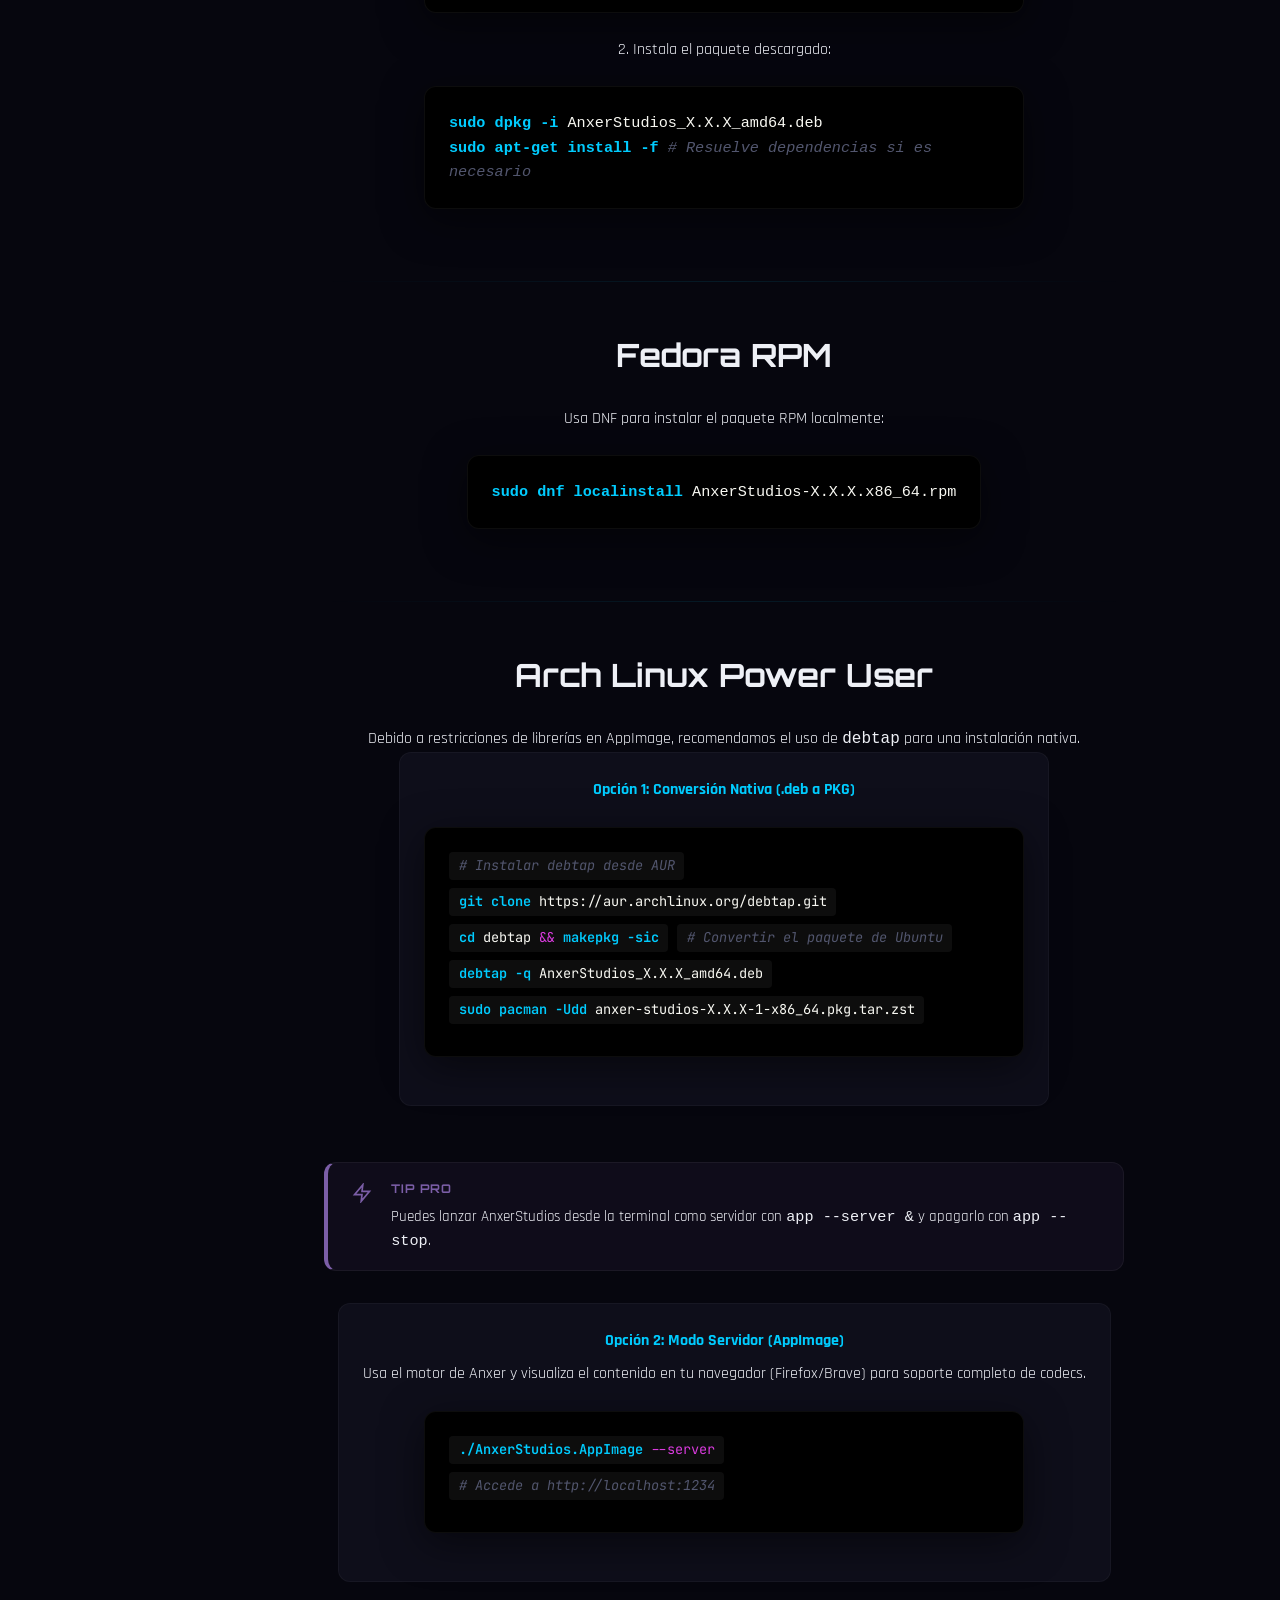
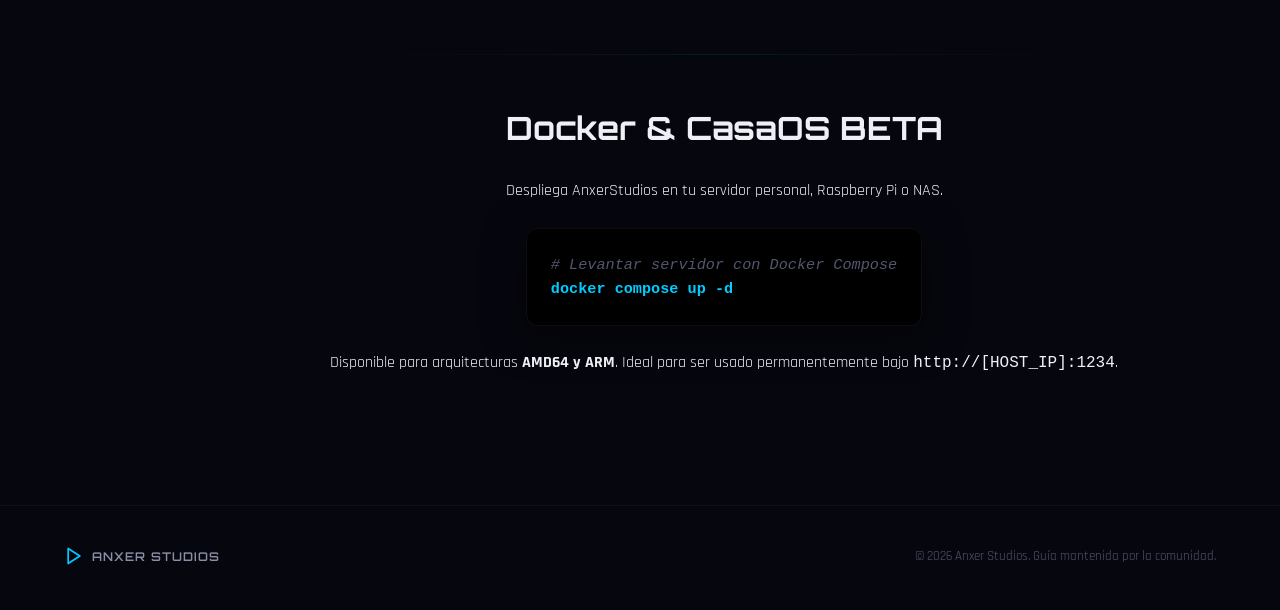
==== commit 3c8a4b26: "docs: refactor documentation layout with updated installation guides and platform-specific sections" ====
--- a/docs.html
+++ b/docs.html
@@ -12,9 +12,6 @@
   <!-- Styles -->
   <link rel="stylesheet" href="css/landing.css" />
   
-  <!-- Linkvertise Monetization -->
-  <script src="https://publisher.linkvertise.com/cdn/linkvertise.js"></script>
-  <script>linkvertise(4749919, {whitelist: [""], blacklist: ["github.com"]});</script>
 </head>
 <body class="docs-page">
   <!-- Background effects -->
@@ -40,8 +37,7 @@
           <nav class="header-nav">
             <a href="index.html">Inicio</a>
             <a href="index.html#features">Features</a>
-            <a href="#install">Instalación</a>
-            <a href="#commands">Comandos</a>
+            <a href="index.html#download">Descargar</a>
             <a href="https://github.com/ZLostTK/AnxerStudios" target="_blank" rel="noopener noreferrer">GitHub</a>
           </nav>
 
@@ -58,118 +54,158 @@
 
     <main class="main-content">
       <!-- ═══ Title ═════════════════════════════════════════ -->
-      <section class="docs-hero hero">
+      <section class="docs-hero">
         <div class="container">
           <span class="hero-tag">Guía Oficial</span>
           <h1 class="hero-title">Guía de <span class="gradient-text">Instalación</span></h1>
-          <p class="hero-subtitle">Instala Anxer Studios en tu sistema preferido y comienza a disfrutar del mejor catálogo de streaming.</p>
+          <p class="hero-subtitle">Sigue estas instrucciones para configurar Anxer Studios en cualquier plataforma y optimizar tu experiencia de streaming.</p>
         </div>
       </section>
 
       <div class="container">
         <!-- ═══ Index and Content ════════════════════════════ -->
         <div class="docs-layout">
-          <!-- Sidebar Nav (Optional) -->
+          <!-- Sidebar Nav -->
           <aside class="docs-sidebar">
             <nav class="docs-nav-links">
-              <a href="#windows">Windows (Setup/MSI)</a>
-              <a href="#linux-appimage">Linux (AppImage)</a>
-              <a href="#linux-pkg">Linux (DEB/RPM)</a>
-              <a href="#commands">Modos de Servidor</a>
-              <a href="#troubleshooting">Solución de Problemas</a>
+              <a href="#intro" class="active">Introducción</a>
+              <a href="#windows">Windows (Setup)</a>
+              <a href="#linux-deb">Ubuntu / Debian</a>
+              <a href="#linux-rpm">Fedora (.rpm)</a>
+              <a href="#linux-arch">Arch Linux</a>
+              <a href="#docker">Docker & CasaOS</a>
             </nav>
           </aside>
 
           <!-- Main Doc Content -->
           <article class="docs-article">
             
+            <section id="intro" class="doc-section">
+              <div class="alert alert-note">
+                <div class="alert-icon">
+                  <svg width="20" height="20" viewBox="0 0 24 24" fill="none" stroke="currentColor" stroke-width="2">
+                    <circle cx="12" cy="12" r="10"/><line x1="12" y1="16" x2="12" y2="12"/><line x1="12" y1="8" x2="12.01" y2="8"/>
+                  </svg>
+                </div>
+                <div class="alert-content">
+                  <span class="alert-title">Nota de Desarrollo</span>
+                  La aplicación está en constante evolución. Si encuentras algún comportamiento inesperado, revisa los Releases en GitHub para obtener la última versión estable.
+                </div>
+              </div>
+
+              <div class="alert alert-caution">
+                <div class="alert-icon">
+                  <svg width="20" height="20" viewBox="0 0 24 24" fill="none" stroke="currentColor" stroke-width="2">
+                    <path d="M10.29 3.86L1.82 18a2 2 0 001.71 3h16.94a2 2 0 001.71-3L13.71 3.86a2 2 0 00-3.42 0z"/><line x1="12" y1="9" x2="12" y2="13"/><line x1="12" y1="17" x2="12.01" y2="17"/>
+                  </svg>
+                </div>
+                <div class="alert-content">
+                  <span class="alert-title">Sobre la Publicidad</span>
+                  AnxerStudios <strong>no contiene anuncios invasivos</strong>. Solo incluimos banners laterales en nuestra web oficial para el mantenimiento de los servidores. Si ves banners intrusivos durante la reproducción, estos provienen de los proveedores de contenido externos, no de nuestra aplicación.
+                </div>
+              </div>
+            </section>
+
+            <div class="separator" aria-hidden="true"></div>
+
             <section id="windows" class="doc-section">
-              <h2>Windows <span class="badge">Desktop</span></h2>
-              <p>Recomendado para usuarios de Windows 10 x64 o superior.</p>
+              <h2>Windows <span class="badge">MSI / EXE</span></h2>
+              <p>Ideal para Windows 10/11 x64. Soporta video nativo (HLS) mediante WebView2.</p>
+              
               <div class="step-list">
-                <p>1. Descarga el archivo <code>.exe</code> o <code>.msi</code> desde la <a href="index.html#download">página principal</a>.</p>
-                <p>2. Ejecuta el archivo descargado.</p>
-                <p>3. Si Windows SmartScreen aparece, selecciona "Más información" y después "Ejecutar".</p>
-                <p>4. Abre la app desde el escritorio.</p>
-              </div>
-            </section>
-
-            <div class="separator" aria-hidden="true"></div>
-
-            <section id="linux-appimage" class="doc-section">
-              <h2>Linux <span class="badge">AppImage</span></h2>
-              <p>El formato universal que funciona en casi cualquier distribución sin instalar nada.</p>
+                <p>1. Descarga <code>AnxerStudios_X.X.X_x64-setup.exe</code> desde GitHub.</p>
+                <p>2. Ejecuta el archivo y sigue el asistente de instalación.</p>
+                <p>3. Busca "AnxerStudios" en el menú de inicio para comenzar.</p>
+              </div>
+
+              <div class="note">
+                <strong>Desinstalación:</strong> Puedes hacerlo desde Configuración → Aplicaciones → Aplicaciones instaladas, buscando "AnxerStudios".
+              </div>
+            </section>
+
+            <div class="separator" aria-hidden="true"></div>
+
+            <section id="linux-deb" class="doc-section">
+              <h2>Ubuntu / Debian <span class="badge">Nativo</span></h2>
+              <p>Utiliza el motor WebKitGTK nativo de tu sistema para máxima compatibilidad.</p>
+              
               <div class="code-block-wrapper">
-                <p>1. Da permisos de ejecución:</p>
-                <div class="code-terminal">
-                  <code><span class="token-cmd">chmod</span> <span class="token-flag">+x</span> <span class="token-arg">AnxerStudios_X.X.X_x64.AppImage</span></code>
-                </div>
-                <p>2. Ejecuta directamente:</p>
-                <div class="code-terminal">
-                  <code><span class="token-cmd">./AnxerStudios_X.X.X_x64.AppImage</span></code>
-                </div>
-              </div>
-              <p class="note"><strong>Nota:</strong> Para una mejor experiencia, puedes usar herramientas como <em>AppImageLauncher</em> para integrar la app en tu menú de aplicaciones.</p>
-            </section>
-
-            <div class="separator" aria-hidden="true"></div>
-
-            <section id="linux-pkg" class="doc-section">
-              <h2>Ubuntu/Debian & Fedora</h2>
-              <p>Instala la aplicación de forma nativa en tu sistema.</p>
-              <div class="tabs">
-                <div class="tab">
-                  <strong>Debian / Ubuntu / Kali</strong>
-                  <div class="code-terminal">
-                    <code><span class="token-cmd">sudo</span> <span class="token-arg">dpkg</span> <span class="token-flag">-i</span> <span class="token-arg">AnxerStudios_X.X.X_amd64.deb</span></code>
-                  </div>
-                </div>
-                <div class="tab">
-                  <strong>Fedora / RedHat / RHEL</strong>
-                  <div class="code-terminal">
-                    <code><span class="token-cmd">sudo</span> <span class="token-arg">rpm</span> <span class="token-flag">-i</span> <span class="token-arg">AnxerStudios-X.X.X.x86_64.rpm</span></code>
-                  </div>
-                </div>
-              </div>
-            </section>
-
-            <div class="separator" aria-hidden="true"></div>
-
-            <section id="commands" class="doc-section">
-              <h2>Modos de Lanzamiento <span class="badge badge-magenta">Advanced</span></h2>
-              <p>AnxerStudios incluye funciones avanzadas accesibles mediante terminal (CLI).</p>
+                <p>1. Asegúrate de tener los codecs necesarios:</p>
+                <div class="code-terminal">
+                  <code><span class="token-cmd">sudo apt install</span> <span class="token-arg">ubuntu-restricted-extras gstreamer1.0-plugins-bad gstreamer1.0-libav</span></code>
+                </div>
+                <p>2. Instala el paquete descargado:</p>
+                <div class="code-terminal">
+                  <code><span class="token-cmd">sudo dpkg -i</span> <span class="token-arg">AnxerStudios_X.X.X_amd64.deb</span></code>
+                  <code><span class="token-cmd">sudo apt-get install -f</span> <span class="token-comment"># Resuelve dependencias si es necesario</span></code>
+                </div>
+              </div>
+            </section>
+
+            <div class="separator" aria-hidden="true"></div>
+
+            <section id="linux-rpm" class="doc-section">
+              <h2>Fedora <span class="badge">RPM</span></h2>
+              <div class="code-block-wrapper">
+                <p>Usa DNF para instalar el paquete RPM localmente:</p>
+                <div class="code-terminal">
+                  <code><span class="token-cmd">sudo dnf localinstall</span> <span class="token-arg">AnxerStudios-X.X.X.x86_64.rpm</span></code>
+                </div>
+              </div>
+            </section>
+
+            <div class="separator" aria-hidden="true"></div>
+
+            <section id="linux-arch" class="doc-section">
+              <h2>Arch Linux <span class="badge badge-magenta">Power User</span></h2>
+              <p>Debido a restricciones de librerías en AppImage, recomendamos el uso de <code>debtap</code> para una instalación nativa.</p>
               
               <div class="feature-detail">
-                <h4>Modo Servidor Invisible</h4>
-                <div class="code-terminal">
-                  <code><span class="token-cmd">anxer-studios</span> <span class="token-flag">--server</span></code>
-                </div>
-                <p>Inicia el motor de streaming en segundo plano. Ideal para servidores o navegadores en <code>localhost:3000</code>.</p>
+                <h4>Opción 1: Conversión Nativa (.deb a PKG)</h4>
+                <div class="code-terminal">
+                  <code><span class="token-comment"># Instalar debtap desde AUR</span></code>
+                  <code><span class="token-cmd">git clone</span> <span class="token-arg">https://aur.archlinux.org/debtap.git</span></code>
+                  <code><span class="token-cmd">cd</span> <span class="token-arg">debtap</span> && <span class="token-cmd">makepkg -sic</span></code>
+                  <code><span class="token-comment"># Convertir el paquete de Ubuntu</span></code>
+                  <code><span class="token-cmd">debtap -q</span> <span class="token-arg">AnxerStudios_X.X.X_amd64.deb</span></code>
+                  <code><span class="token-cmd">sudo pacman -Udd</span> <span class="token-arg">anxer-studios-X.X.X-1-x86_64.pkg.tar.zst</span></code>
+                </div>
+              </div>
+
+              <div class="alert alert-tip">
+                <div class="alert-icon">
+                  <svg width="20" height="20" viewBox="0 0 24 24" fill="none" stroke="currentColor" stroke-width="2">
+                    <path d="M13 2L3 14h9l-1 8 10-12h-9l1-8z"/>
+                  </svg>
+                </div>
+                <div class="alert-content">
+                  <span class="alert-title">Tip Pro</span>
+                  Puedes lanzar AnxerStudios desde la terminal como servidor con <code>app --server &</code> y apagarlo con <code>app --stop</code>.
+                </div>
               </div>
 
               <div class="feature-detail">
-                <h4>Apagado Rápido</h4>
-                <div class="code-terminal">
-                  <code><span class="token-cmd">anxer-studios</span> <span class="token-flag">--stop</span></code>
-                </div>
-                <p>Cierra la aplicación y todas sus instancias de servidor activas de forma segura.</p>
-              </div>
-            </section>
-
-            <div class="separator" aria-hidden="true"></div>
-
-            <section id="troubleshooting" class="doc-section">
-              <h2>Solución de Problemas</h2>
-              <div class="accordion">
-                <details>
-                  <summary>¿Pantalla en blanco al abrir (Linux)?</summary>
-                  <p>Asegúrate de tener instaladas las librerías de WebKitGTK. En Ubuntu: <code>sudo apt install libwebkit2gtk-4.0-37</code>.</p>
-                </details>
-                <details>
-                  <summary>¿Error al reproducir audio/video?</summary>
-                  <p>Desde la v2.0.2 empaquetamos todos los codecs nativos. Asegúrate de estar usando la última versión (vX.X.X) para tener la mejor compatibilidad.</p>
-                </details>
-              </div>
+                <h4>Opción 2: Modo Servidor (AppImage)</h4>
+                <p>Usa el motor de Anxer y visualiza el contenido en tu navegador (Firefox/Brave) para soporte completo de codecs.</p>
+                <div class="code-terminal">
+                  <code><span class="token-cmd">./AnxerStudios.AppImage</span> <span class="token-flag">--server</span></code>
+                  <code><span class="token-comment"># Accede a http://localhost:1234</span></code>
+                </div>
+              </div>
+            </section>
+
+            <div class="separator" aria-hidden="true"></div>
+
+            <section id="docker" class="doc-section">
+              <h2>Docker & CasaOS <span class="badge">BETA</span></h2>
+              <p>Despliega AnxerStudios en tu servidor personal, Raspberry Pi o NAS.</p>
+              <div class="code-block-wrapper">
+                <div class="code-terminal" style="max-width: 100%;">
+                  <code><span class="token-comment"># Levantar servidor con Docker Compose</span></code>
+                  <code><span class="token-cmd">docker compose up -d</span></code>
+                </div>
+              </div>
+              <p>Disponible para arquitecturas <strong>AMD64 y ARM</strong>. Ideal para ser usado permanentemente bajo <code>http://[HOST_IP]:1234</code>.</p>
             </section>
 
           </article>
@@ -187,7 +223,7 @@
             </svg>
             <span>ANXER STUDIOS</span>
           </div>
-          <p class="footer-copy">© 2026 Anxer Studios. Todos los derechos reservados.</p>
+          <p class="footer-copy">© 2026 Anxer Studios. Guía mantenida por la comunidad.</p>
         </div>
       </div>
     </footer>
--- a/css/landing.css
+++ b/css/landing.css
@@ -790,7 +790,7 @@
   position: relative;
 }
 
-.countdown-circle svg {
+.countdown-circle > svg {
   width: 100%;
   height: 100%;
   transform: rotate(-90deg);
@@ -1472,6 +1472,60 @@
   border-radius: 8px;
 }
 
+/* ── Alert Components ───────────────────────────────────────── */
+.alert {
+  padding: 1rem 1.5rem;
+  border-radius: 12px;
+  margin: 2rem 0;
+  display: flex;
+  gap: 1.2rem;
+  align-items: flex-start;
+  text-align: left;
+  border: 1px solid rgba(255, 255, 255, 0.05);
+  font-size: 0.95rem;
+  line-height: 1.6;
+}
+
+.alert-icon {
+  flex-shrink: 0;
+  margin-top: 0.2rem;
+}
+
+.alert-content {
+  flex: 1;
+}
+
+.alert-title {
+  display: block;
+  font-weight: 700;
+  font-family: var(--font-display);
+  margin-bottom: 0.4rem;
+  font-size: 0.75rem;
+  letter-spacing: 1px;
+  text-transform: uppercase;
+}
+
+.alert-note {
+  background: rgba(0, 204, 255, 0.05);
+  border-left: 4px solid var(--cyan);
+}
+.alert-note .alert-title { color: var(--cyan); }
+.alert-note .alert-icon { color: var(--cyan); }
+
+.alert-tip {
+  background: rgba(187, 134, 252, 0.05);
+  border-left: 4px solid var(--violet);
+}
+.alert-tip .alert-title { color: var(--violet); }
+.alert-tip .alert-icon { color: var(--violet); }
+
+.alert-caution {
+  background: rgba(255, 0, 255, 0.05);
+  border-left: 4px solid var(--magenta);
+}
+.alert-caution .alert-title { color: var(--magenta); }
+.alert-caution .alert-icon { color: var(--magenta); }
+
 @media (max-width: 992px) {
   .docs-layout {
     flex-direction: column;
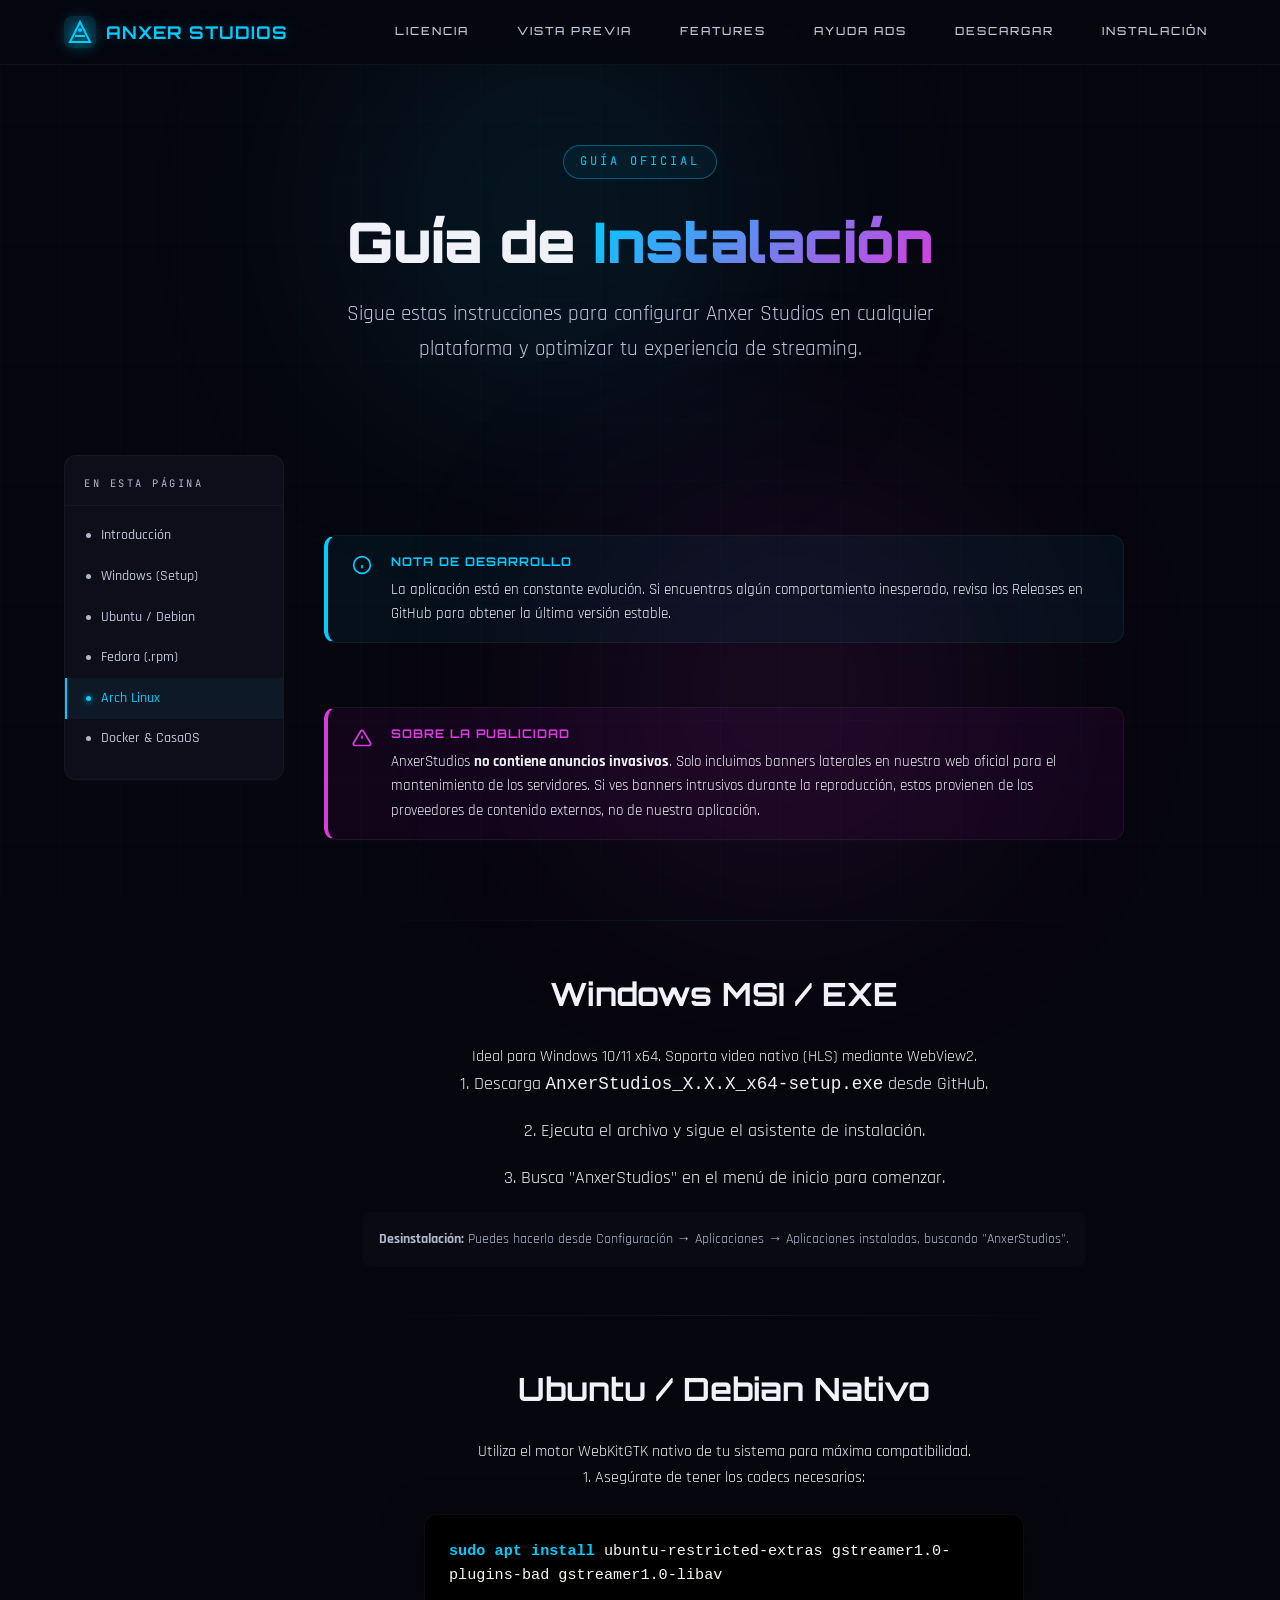
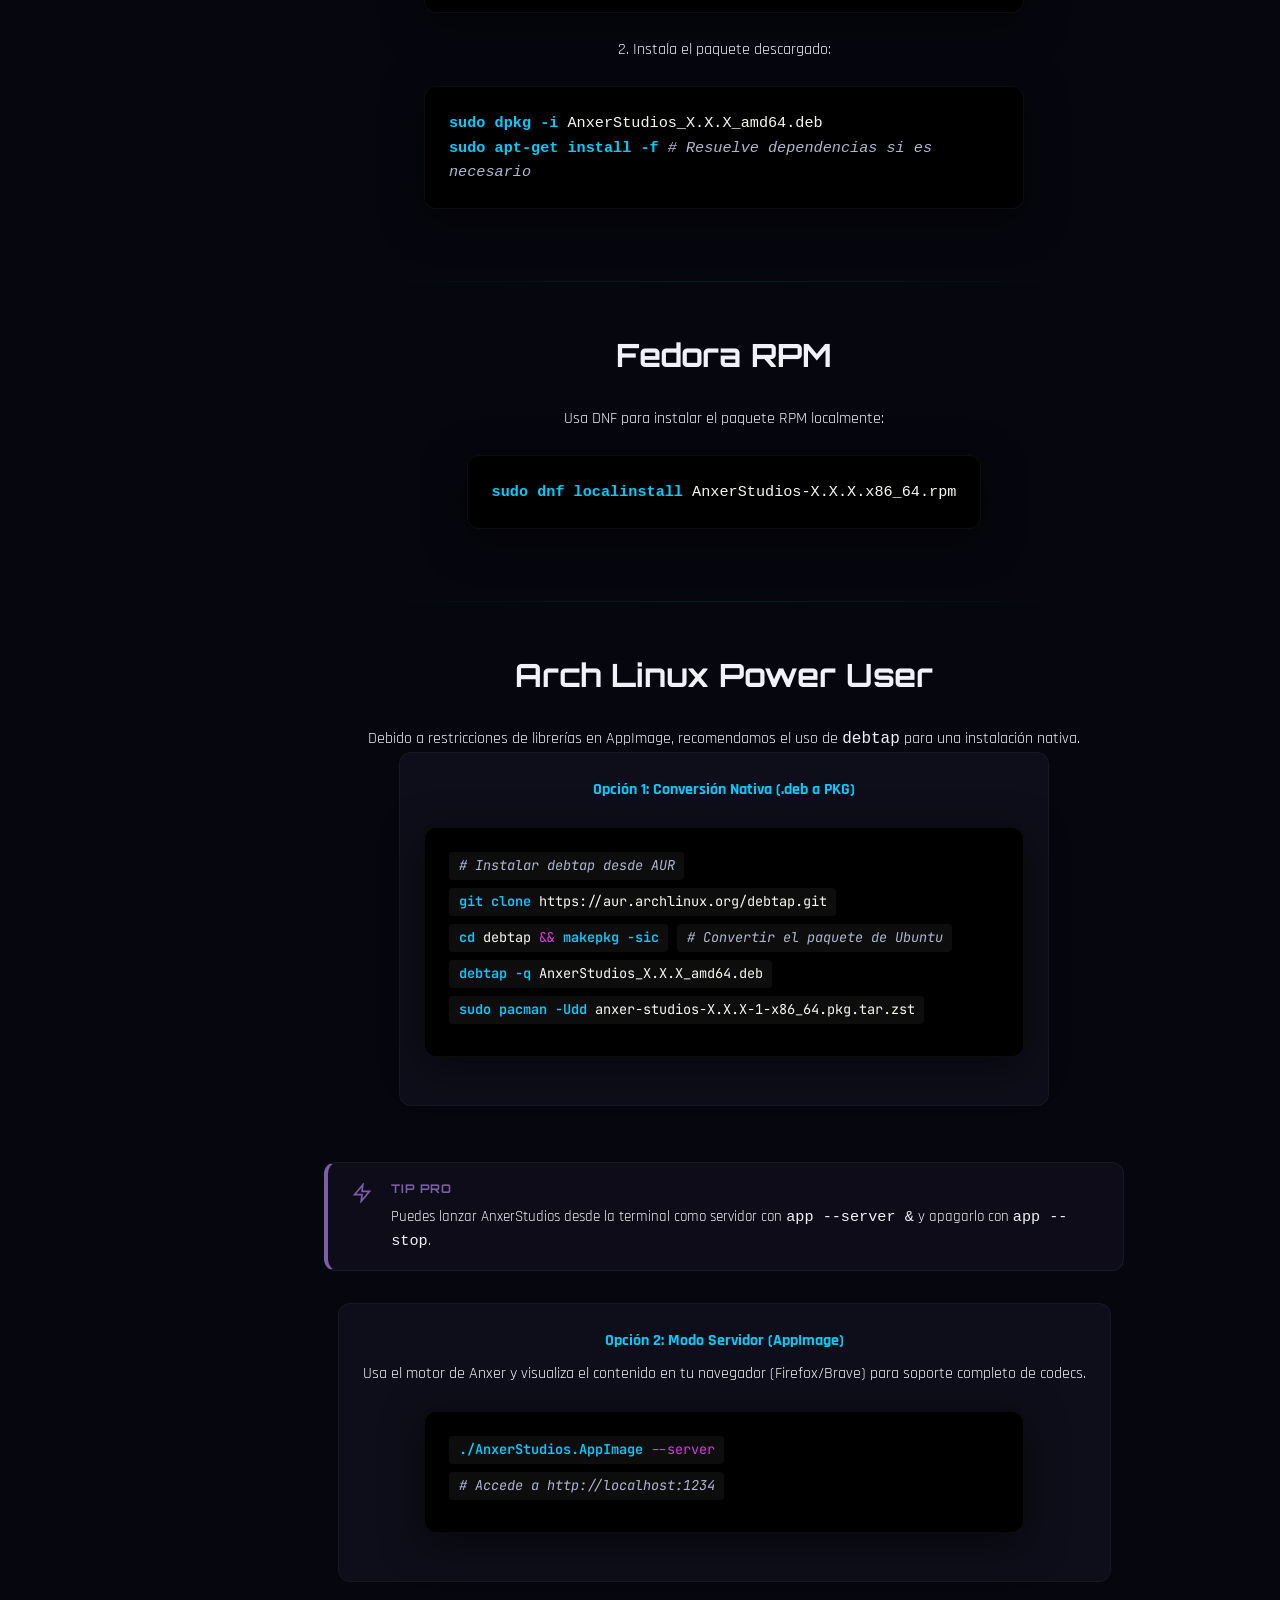
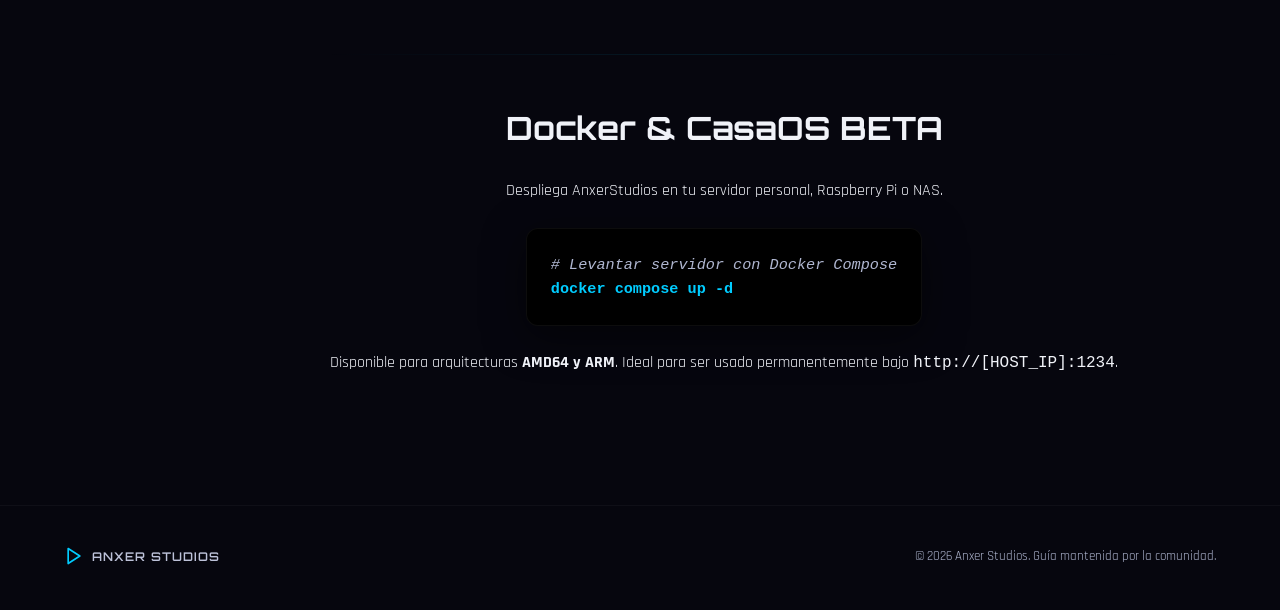
==== commit 36ed409d: "feat: add legal and ads tutorial pages, optimize assets with WebP, and improve UI contrast and typog" ====
--- a/docs.html
+++ b/docs.html
@@ -8,6 +8,11 @@
   
   <!-- Favicon -->
   <link rel="icon" type="image/png" href="assets/favicon.png" />
+
+  <!-- Preconnect -->
+  <link rel="preconnect" href="https://fonts.googleapis.com">
+  <link rel="preconnect" href="https://fonts.gstatic.com" crossorigin>
+  <link href="https://fonts.googleapis.com/css2?family=Orbitron:wght@400;500;600;700;800;900&family=Rajdhani:wght@300;400;500;600;700&family=JetBrains+Mono:wght@400;500&display=swap" rel="stylesheet">
   
   <!-- Styles -->
   <link rel="stylesheet" href="css/landing.css" />
@@ -25,6 +30,7 @@
       <div class="container">
         <div class="header-inner">
           <a href="index.html" class="header-logo" aria-label="Anxer Studios Home">
+            <!-- Inline SVG logo mark -->
             <svg viewBox="0 0 32 32" fill="none" xmlns="http://www.w3.org/2000/svg" aria-hidden="true">
               <rect width="32" height="32" rx="8" fill="currentColor" opacity="0.1"/>
               <path d="M16 6L26 26H6L16 6Z" stroke="currentColor" stroke-width="2" fill="none"/>
@@ -35,10 +41,12 @@
           </a>
 
           <nav class="header-nav">
-            <a href="index.html">Inicio</a>
+            <a href="legal.html">Licencia</a>
+            <a href="index.html#screenshots">Vista Previa</a>
             <a href="index.html#features">Features</a>
+            <a href="tutorial-ads.html">Ayuda Ads</a>
             <a href="index.html#download">Descargar</a>
-            <a href="https://github.com/ZLostTK/AnxerStudios" target="_blank" rel="noopener noreferrer">GitHub</a>
+            <a href="docs.html">Instalación</a>
           </nav>
 
           <button class="mobile-menu-btn" aria-label="Menú" aria-expanded="false">
--- a/css/landing.css
+++ b/css/landing.css
@@ -3,7 +3,7 @@
    Aesthetic: Cyberpunk / Dark Neón / Glassmorphism
    ══════════════════════════════════════════════════════════════ */
 
-@import url('https://fonts.googleapis.com/css2?family=Orbitron:wght@400;500;600;700;800;900&family=Rajdhani:wght@300;400;500;600;700&family=JetBrains+Mono:wght@400;500&display=swap');
+/* (Removed @import to improve performance - moved to HTML as <link>) */
 
 /* ── Design Tokens ─────────────────────────────────────────── */
 :root {
@@ -23,10 +23,10 @@
   --magenta-dim: #d93bdd50;
   --violet: #7b5ea7;
 
-  /* Text */
-  --text-primary: #eef0f6;
-  --text-secondary: #8a8fa8;
-  --text-muted: #52566e;
+  /* Text - Increased contrast for better accessibility on dark backgrounds */
+  --text-primary: #f0f2f8;
+  --text-secondary: #bdc2d9; /* Lighter - Was #9aa1bc */
+  --text-muted: #afb6d0;     /* Lighter - Was #727999 */
 
   /* Typography */
   --font-display: 'Orbitron', monospace;
@@ -239,6 +239,7 @@
   color: var(--cyan);
   text-shadow: var(--cyan-glow);
   letter-spacing: 1px;
+  white-space: nowrap;
 }
 
 .header-nav {
@@ -254,8 +255,9 @@
   color: var(--text-secondary);
   text-transform: uppercase;
   letter-spacing: 2px;
+  white-space: nowrap;
   position: relative;
-  padding: 0.25rem 0;
+  padding: 0.75rem 0.5rem; /* Increased hit area */
 }
 .header-nav a::after {
   content: '';
@@ -443,7 +445,7 @@
 
 .screenshots-title {
   font-family: var(--font-display);
-  font-size: 0.7rem;
+  font-size: 1.00rem;
   text-transform: uppercase;
   letter-spacing: 4px;
   color: var(--text-muted);
@@ -490,14 +492,24 @@
 }
 
 .carousel-dot {
-  width: 10px;
-  height: 10px;
+  width: 14px;
+  height: 14px;
   border-radius: 50%;
   border: 2px solid var(--cyan);
   background: transparent;
   cursor: pointer;
   transition: all 0.3s ease;
   padding: 0;
+  margin: 10px; /* Increased hit area via margin if needed, but we can also use a transparent border */
+  position: relative;
+}
+.carousel-dot::after {
+  content: '';
+  position: absolute;
+  top: -12px;
+  left: -12px;
+  right: -12px;
+  bottom: -12px;
 }
 .carousel-dot.active {
   background: var(--cyan);
@@ -542,7 +554,7 @@
 
 .section-tag {
   font-family: var(--font-mono);
-  font-size: 0.7rem;
+  font-size: 1.7rem;
   color: var(--cyan);
   text-transform: uppercase;
   letter-spacing: 4px;
@@ -557,7 +569,7 @@
 }
 
 .section-subtitle {
-  font-size: 1.1rem;
+  font-size: 1.3rem;
   color: var(--text-secondary);
   max-width: 550px;
   margin: 0 auto;
@@ -630,7 +642,7 @@
 }
 
 .feature-desc {
-  color: var(--text-secondary);
+  color: var(--text-muted);
   font-size: 0.95rem;
   line-height: 1.65;
 }
@@ -901,9 +913,10 @@
 }
 
 .stat-label {
-  font-size: 0.85rem;
-  color: var(--text-muted);
+  font-size: 1.20rem;
+  color: var(--text-secondary); /* Increased contrast */
   margin-top: 0.3rem;
+  font-weight: 500;
 }
 
 /* ── Footer ────────────────────────────────────────────────── */
@@ -1091,8 +1104,9 @@
 }
 
 .release-date {
-  font-size: 0.8rem;
-  color: var(--text-muted);
+  font-size: 0.85rem;
+  color: var(--text-secondary); /* Increased contrast */
+  font-weight: 500;
 }
 
 .release-highlights {
@@ -1131,8 +1145,8 @@
   font-family: var(--font-display);
   font-size: 0.8rem;
   text-transform: uppercase;
-  letter-spacing: 2px;
-  color: var(--text-muted);
+  letter-spacing: 2.5px;
+  color: var(--text-secondary); /* Increased contrast */
   margin-bottom: 1.5rem;
 }
 
@@ -1357,6 +1371,7 @@
   display: flex;
   flex-direction: column;
   align-items: center;
+  width: 100%;
 }
 
 .doc-section h2 {
@@ -1484,6 +1499,14 @@
   border: 1px solid rgba(255, 255, 255, 0.05);
   font-size: 0.95rem;
   line-height: 1.6;
+  width: 100%;
+}
+
+.alert-group {
+  display: flex;
+  flex-direction: column;
+  gap: 1.2rem;
+  width: 100%;
 }
 
 .alert-icon {
@@ -1525,6 +1548,20 @@
 }
 .alert-caution .alert-title { color: var(--magenta); }
 .alert-caution .alert-icon { color: var(--magenta); }
+
+.alert-danger {
+  background: rgba(255, 69, 58, 0.05); /* Apple-like Red */
+  border-left: 4px solid #ff453a;
+}
+.alert-danger .alert-title { color: #ff453a; }
+.alert-danger .alert-icon { color: #ff453a; }
+
+.alert-info {
+  background: rgba(10, 132, 255, 0.05); /* Apple-like Blue */
+  border-left: 4px solid #0a84ff;
+}
+.alert-info .alert-title { color: #0a84ff; }
+.alert-info .alert-icon { color: #0a84ff; }
 
 @media (max-width: 992px) {
   .docs-layout {
@@ -1550,4 +1587,145 @@
     align-items: flex-start;
     gap: 1rem;
   }
-}+}
+/* ── How to Skip ads Section ────────────────────────────────── */
+.how-to-skip {
+  padding: var(--section-padding) 0;
+}
+
+.skip-steps-grid {
+  display: grid;
+  grid-template-columns: repeat(4, 1fr);
+  gap: 1.25rem;
+  margin-top: 3rem;
+  margin-bottom: 4rem;
+  width: 100%;
+}
+
+@media (max-width: 992px) {
+  .skip-steps-grid { grid-template-columns: repeat(2, 1fr); }
+}
+
+@media (max-width: 520px) {
+  .skip-steps-grid { grid-template-columns: 1fr; }
+}
+
+.skip-step-card {
+  background: var(--panel-dark);
+  border: var(--border-subtle);
+  border-radius: 20px;
+  padding: 2rem;
+  position: relative;
+  transition: all 0.4s ease;
+  display: flex;
+  flex-direction: column;
+}
+
+.skip-step-desc {
+  flex-grow: 1;
+}
+
+.skip-step-card:hover {
+  border-color: rgba(0, 204, 255, 0.2);
+  transform: translateY(-5px);
+  background: rgba(0, 204, 255, 0.02);
+}
+
+.skip-step-desc {
+  flex-grow: 1;
+  margin-bottom: 1.5rem;
+  color: var(--text-secondary);
+}
+
+.step-badge {
+  display: inline-flex;
+  align-items: center;
+  justify-content: center;
+  padding: 0.5rem 1rem;
+  background: rgba(0, 204, 255, 0.08);
+  border: 1px solid rgba(0, 204, 255, 0.15);
+  border-radius: 8px;
+  font-family: var(--font-mono);
+  font-size: 0.75rem;
+  color: var(--cyan);
+  text-transform: uppercase;
+  letter-spacing: 1px;
+  margin-top: auto;
+}
+
+.skip-step-number {
+  font-family: var(--font-display);
+  font-size: 3rem;
+  font-weight: 900;
+  color: rgba(0, 204, 255, 0.1);
+  position: absolute;
+  top: 1.5rem;
+  right: 1.5rem;
+  line-height: 1;
+}
+
+.skip-step-title {
+  font-family: var(--font-display);
+  font-size: 1.1rem;
+  color: var(--cyan);
+  margin-bottom: 1rem;
+  letter-spacing: 1px;
+}
+
+.skip-step-desc {
+  color: var(--text-muted);
+  font-size: 0.95rem;
+  line-height: 1.6;
+}
+
+/* ── Legal Section ─────────────────────────────────────────── */
+.legal {
+  padding: var(--section-padding) 0;
+}
+
+.legal-card {
+  background: var(--panel-dark);
+  border: var(--border-glow);
+  border-radius: 24px;
+  padding: 4rem;
+  position: relative;
+  overflow: hidden;
+}
+
+.legal-grid {
+  display: grid;
+  grid-template-columns: 1fr 1.5fr;
+  gap: 4rem;
+  align-items: start;
+}
+
+@media (max-width: 992px) {
+  .legal-grid { grid-template-columns: 1fr; gap: 2rem; }
+  .legal-card { padding: 2.5rem; }
+}
+
+.legal-text {
+  color: var(--text-secondary);
+  font-size: 1.1rem;
+  line-height: 1.7;
+}
+
+.legal-list {
+  display: grid;
+  gap: 2rem;
+}
+
+.legal-item h4 {
+  font-family: var(--font-display);
+  font-size: 0.9rem;
+  color: var(--cyan);
+  text-transform: uppercase;
+  letter-spacing: 2px;
+  margin-bottom: 0.5rem;
+}
+
+.legal-item p {
+  color: var(--text-muted);
+  font-size: 0.95rem;
+  line-height: 1.6;
+}
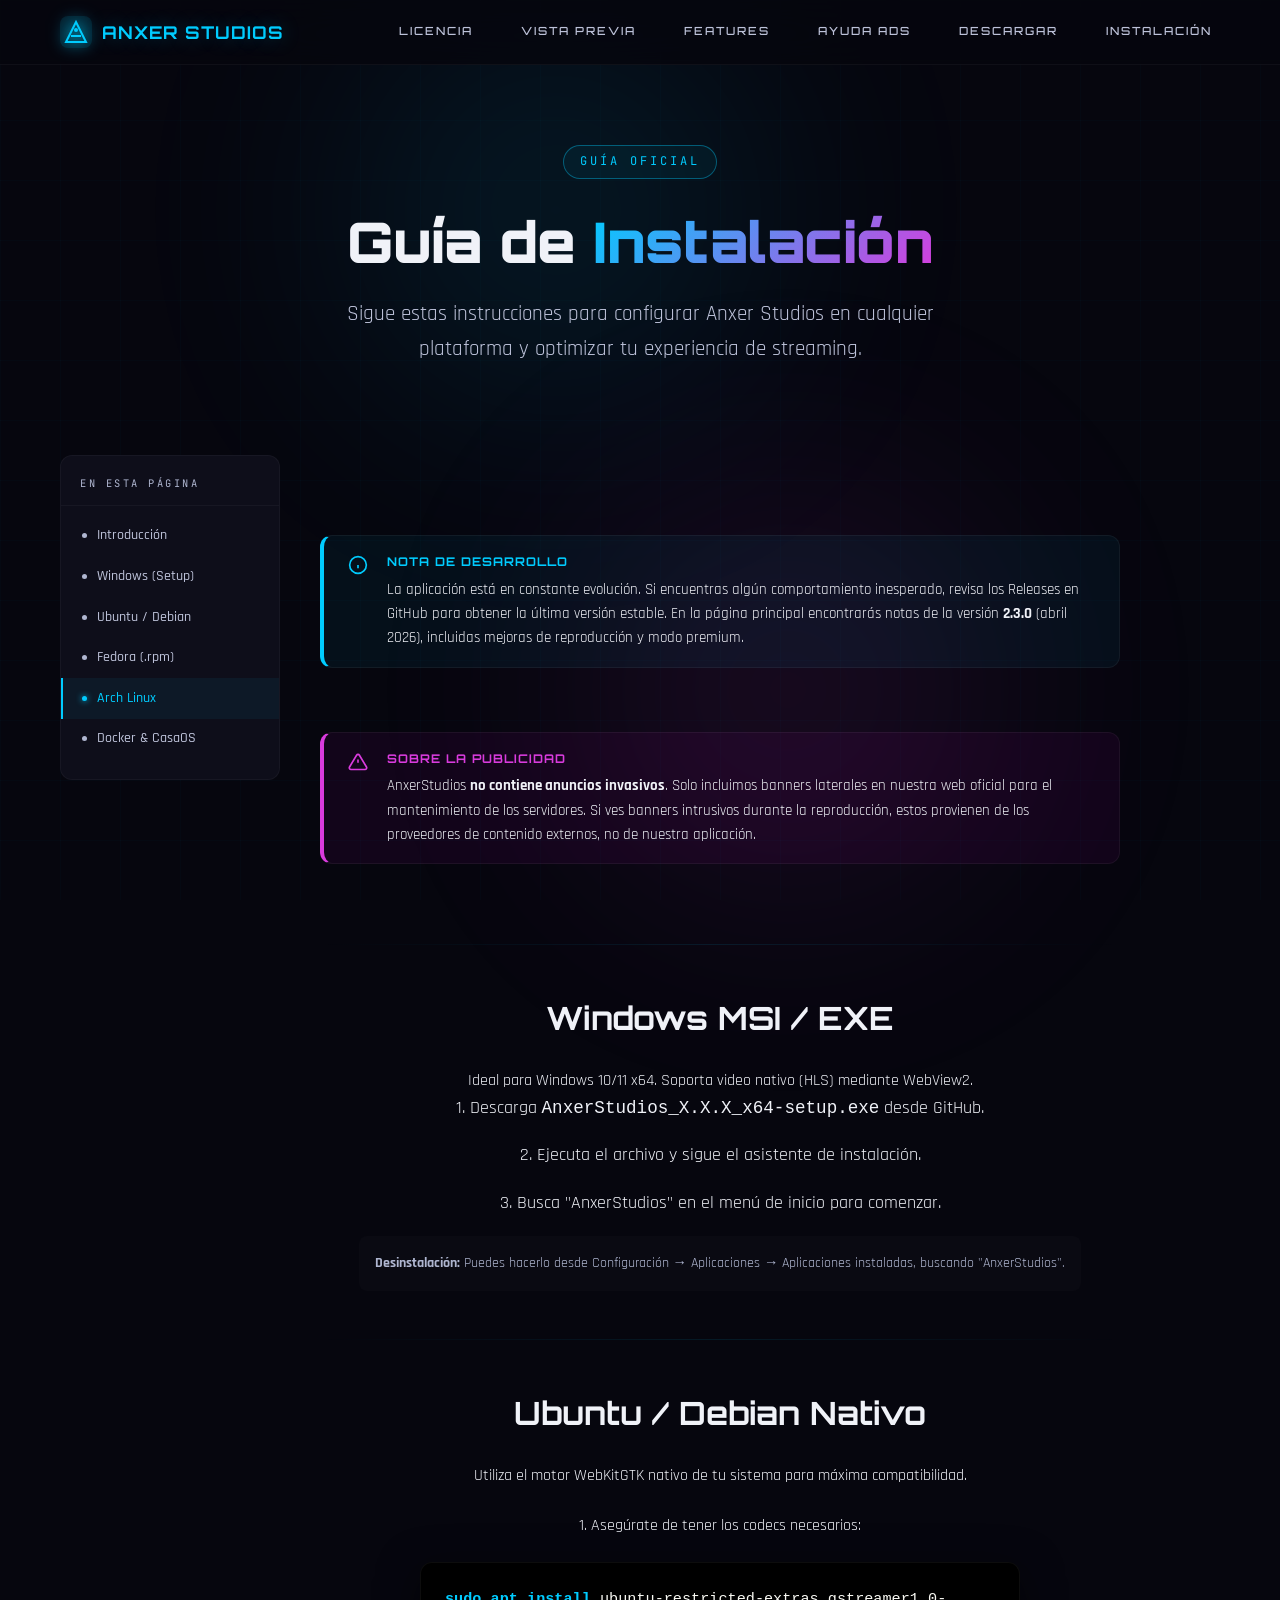
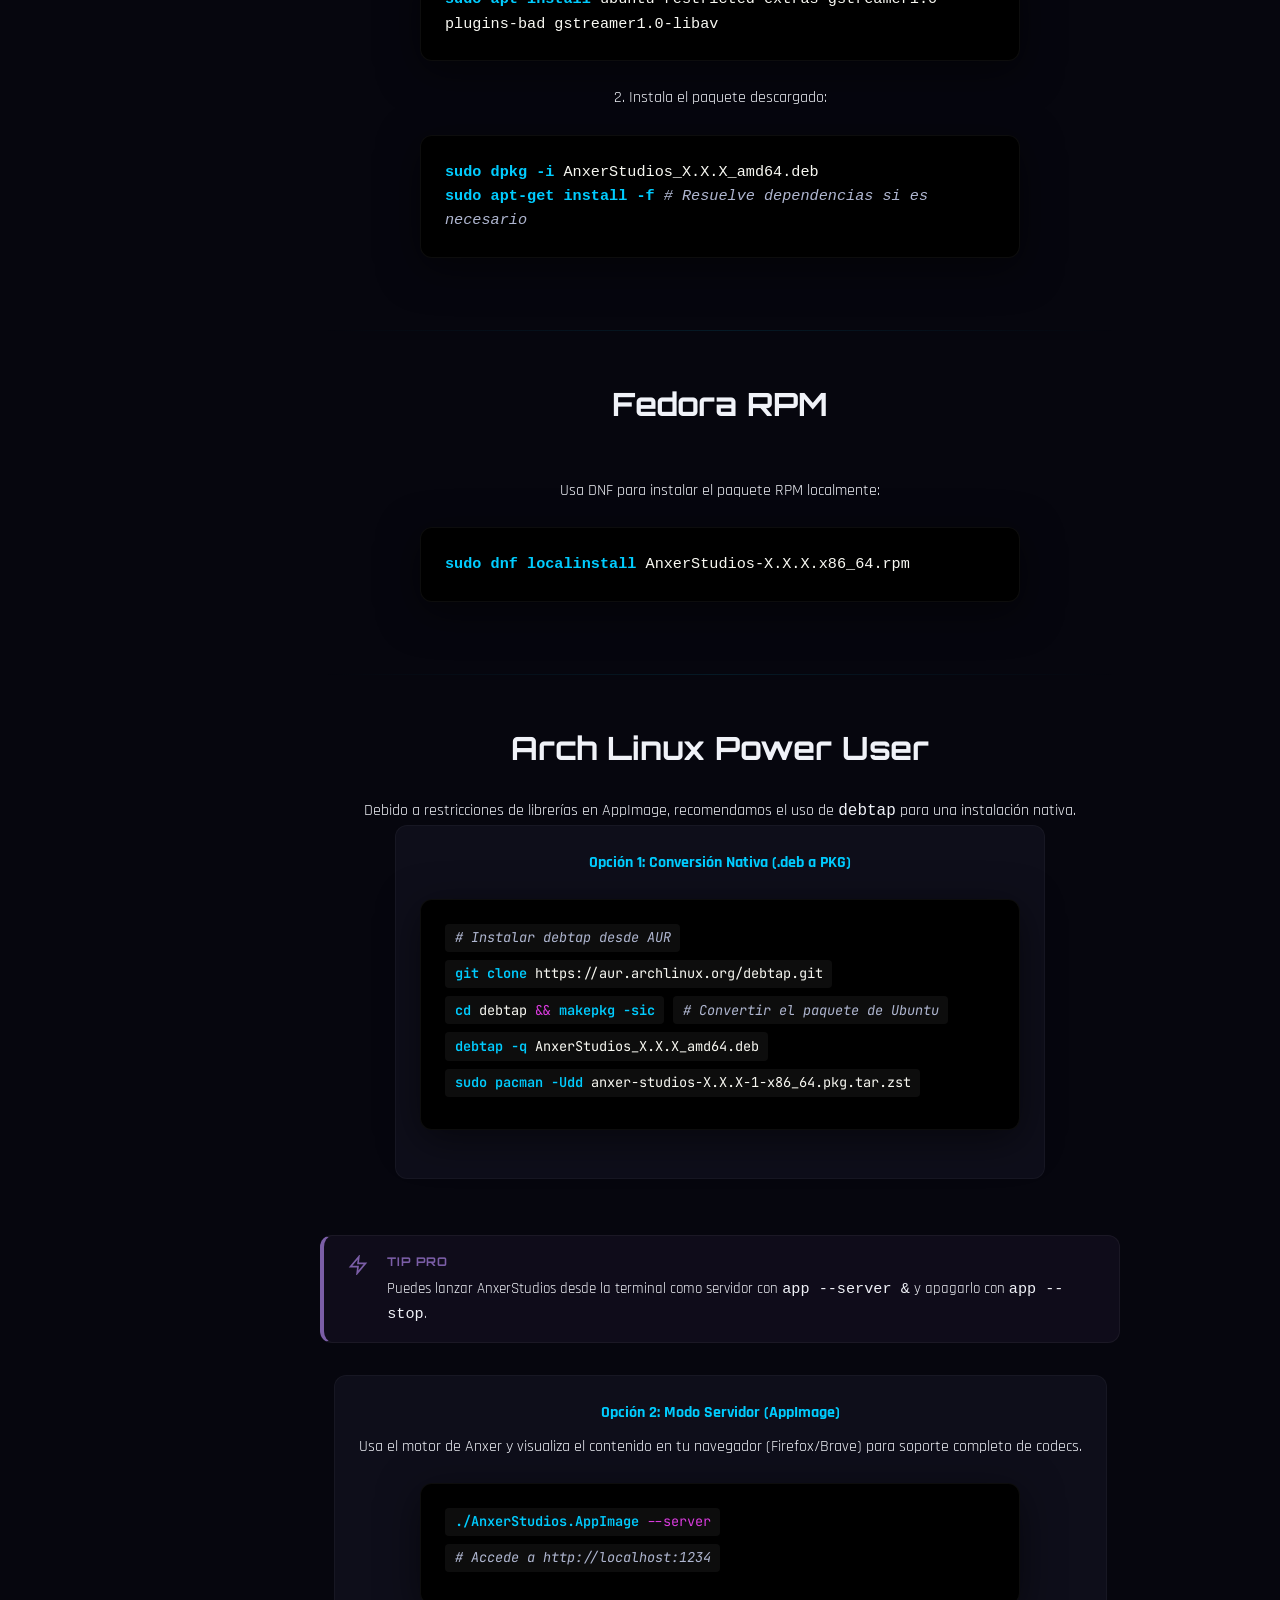
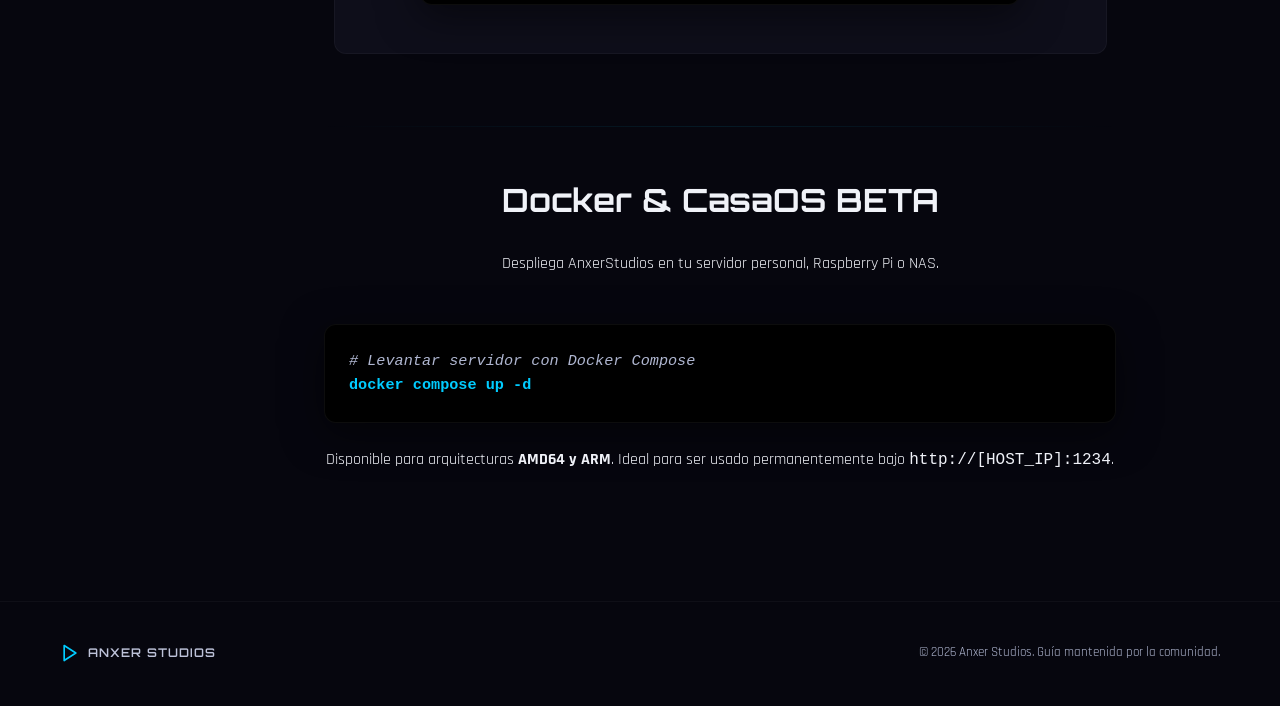
==== commit a5accc91: "feat: update to v2.3.0 with premium mode improvements and UI navigation enhancements" ====
--- a/docs.html
+++ b/docs.html
@@ -2,7 +2,7 @@
 <html lang="es">
 <head>
   <meta charset="UTF-8" />
-  <meta name="viewport" content="width=device-width, initial-scale=1.0" />
+  <meta name="viewport" content="width=device-width, initial-scale=1.0, viewport-fit=cover" />
   <title>Instalación — Anxer Studios | Guía de Usuario</title>
   <meta name="description" content="Guía completa para instalar Anxer Studios en Windows y Linux. Requisitos, comandos y solución de problemas." />
   
@@ -60,6 +60,15 @@
       </div>
     </header>
 
+    <nav class="mobile-nav" id="mobile-nav" aria-label="Navegación móvil">
+      <a href="legal.html">Licencia</a>
+      <a href="tutorial-ads.html">Ayuda Ads</a>
+      <a href="index.html#screenshots">Vista Previa</a>
+      <a href="index.html#features">Features</a>
+      <a href="index.html#download">Descargar</a>
+      <a href="docs.html">Instalación</a>
+    </nav>
+
     <main class="main-content">
       <!-- ═══ Title ═════════════════════════════════════════ -->
       <section class="docs-hero">
@@ -97,7 +106,7 @@
                 </div>
                 <div class="alert-content">
                   <span class="alert-title">Nota de Desarrollo</span>
-                  La aplicación está en constante evolución. Si encuentras algún comportamiento inesperado, revisa los Releases en GitHub para obtener la última versión estable.
+                  La aplicación está en constante evolución. Si encuentras algún comportamiento inesperado, revisa los Releases en GitHub para obtener la última versión estable. En la página principal encontrarás notas de la versión <strong>2.3.0</strong> (abril 2026), incluidas mejoras de reproducción y modo premium.
                 </div>
               </div>
 
--- a/css/landing.css
+++ b/css/landing.css
@@ -136,7 +136,8 @@
   width: 100%;
   max-width: 1200px;
   margin: 0 auto;
-  padding: 0 1.5rem;
+  padding-left: max(1.25rem, env(safe-area-inset-left, 0px));
+  padding-right: max(1.25rem, env(safe-area-inset-right, 0px));
 }
 
 /* ── Ad Sidebars ───────────────────────────────────────────── */
@@ -208,6 +209,7 @@
   position: sticky;
   top: 0;
   z-index: 100;
+  padding-top: env(safe-area-inset-top, 0px);
   background: rgba(6, 6, 14, 0.85);
   backdrop-filter: blur(16px) saturate(1.4);
   border-bottom: var(--border-subtle);
@@ -217,13 +219,16 @@
   display: flex;
   align-items: center;
   justify-content: space-between;
+  gap: 0.75rem;
   height: 64px;
+  min-width: 0;
 }
 
 .header-logo {
   display: flex;
   align-items: center;
   gap: 0.6rem;
+  min-width: 0;
 }
 
 .header-logo svg {
@@ -234,11 +239,11 @@
 
 .header-logo-text {
   font-family: var(--font-display);
-  font-size: 1.1rem;
+  font-size: clamp(0.72rem, 2.8vw, 1.1rem);
   font-weight: 700;
   color: var(--cyan);
   text-shadow: var(--cyan-glow);
-  letter-spacing: 1px;
+  letter-spacing: clamp(0.5px, 0.15vw, 1px);
   white-space: nowrap;
 }
 
@@ -298,6 +303,7 @@
   color: var(--text-secondary);
   cursor: pointer;
   padding: 0.5rem;
+  flex-shrink: 0;
 }
 .mobile-menu-btn svg { width: 24px; height: 24px; }
 
@@ -313,11 +319,15 @@
   align-items: center;
   gap: 0.5rem;
   font-family: var(--font-mono);
-  font-size: 0.75rem;
+  font-size: clamp(0.62rem, 2.5vw, 0.75rem);
   color: var(--cyan);
   text-transform: uppercase;
-  letter-spacing: 3px;
-  padding: 0.4rem 1rem;
+  letter-spacing: clamp(1px, 0.6vw, 3px);
+  padding: 0.4rem clamp(0.75rem, 3vw, 1rem);
+  max-width: 100%;
+  text-align: center;
+  justify-content: center;
+  flex-wrap: wrap;
   border: 1px solid var(--cyan-dim);
   border-radius: 999px;
   background: rgba(0, 204, 255, 0.05);
@@ -554,10 +564,10 @@
 
 .section-tag {
   font-family: var(--font-mono);
-  font-size: 1.7rem;
+  font-size: clamp(0.82rem, 3.5vw, 1.7rem);
   color: var(--cyan);
   text-transform: uppercase;
-  letter-spacing: 4px;
+  letter-spacing: clamp(2px, 0.8vw, 4px);
   margin-bottom: 1rem;
 }
 
@@ -569,10 +579,11 @@
 }
 
 .section-subtitle {
-  font-size: 1.3rem;
+  font-size: clamp(1rem, 3vw, 1.3rem);
   color: var(--text-secondary);
   max-width: 550px;
   margin: 0 auto;
+  padding: 0 0.25rem;
 }
 
 .features-grid {
@@ -976,7 +987,25 @@
 /* ── Responsive ────────────────────────────────────────────── */
 @media (max-width: 768px) {
   .header-nav { display: none; }
-  .mobile-menu-btn { display: block; }
+  .mobile-menu-btn { display: flex; align-items: center; justify-content: center; }
+
+  .header-logo {
+    flex: 1 1 0;
+    min-width: 0;
+  }
+
+  .header-logo-text {
+    white-space: normal;
+    line-height: 1.2;
+    font-size: clamp(0.58rem, 2.9vw, 0.95rem);
+    letter-spacing: 0.06em;
+  }
+
+  .header-logo svg {
+    width: clamp(26px, 7vw, 32px);
+    height: clamp(26px, 7vw, 32px);
+    flex-shrink: 0;
+  }
 
   .hero-title { font-size: clamp(2rem, 8vw, 3rem); }
 
@@ -988,38 +1017,114 @@
   .footer-inner {
     flex-direction: column;
     text-align: center;
+    align-items: center;
+  }
+
+  .footer-links {
+    flex-wrap: wrap;
+    justify-content: center;
+    gap: 1rem 1.5rem;
+    row-gap: 0.75rem;
   }
 
   .carousel-arrow { display: none; }
 
+  .carousel {
+    border-radius: 12px;
+    margin: 0 -0.125rem;
+  }
+
+  .carousel-controls {
+    bottom: max(0.75rem, env(safe-area-inset-bottom, 0px));
+  }
+
+  .download-wrapper {
+    padding: clamp(1.75rem, 6vw, 2.5rem) clamp(1rem, 4vw, 1.5rem);
+  }
+
+  .release-highlights {
+    grid-template-columns: 1fr;
+    gap: 1.25rem;
+  }
+
+  .highlight-item {
+    flex-direction: column;
+    align-items: flex-start;
+    gap: 0.65rem;
+  }
+
+  .screenshots-title {
+    letter-spacing: clamp(2px, 1vw, 4px);
+    font-size: clamp(0.82rem, 3vw, 1rem);
+    padding: 0 0.5rem;
+  }
+
   .modal-content {
-    padding: 2rem 1.5rem;
+    padding: 2rem 1.25rem;
+    max-height: min(92vh, 92dvh);
+    overflow-y: auto;
+    margin: max(0.5rem, env(safe-area-inset-top, 0px)) 0 max(0.5rem, env(safe-area-inset-bottom, 0px));
   }
 }
 
 @media (max-width: 480px) {
   .hero-actions {
     flex-direction: column;
-    align-items: center;
+    align-items: stretch;
+    width: 100%;
+    max-width: 22rem;
+    margin-left: auto;
+    margin-right: auto;
   }
   .btn { width: 100%; justify-content: center; }
   .stats-grid { grid-template-columns: 1fr; }
+
+  .changelog-item summary {
+    padding: 0.85rem 1rem;
+    font-size: 0.88rem;
+    flex-wrap: wrap;
+    gap: 0.35rem;
+  }
+
+  .changelog-content {
+    padding: 0 1rem 1.1rem;
+  }
+
+  .doc-section h2 {
+    font-size: clamp(1.35rem, 6vw, 2rem);
+  }
+
+  .code-terminal {
+    font-size: clamp(0.78rem, 3.2vw, 0.95rem);
+    padding: 1rem;
+    overflow-x: auto;
+    -webkit-overflow-scrolling: touch;
+  }
+
+  .release-note-muted {
+    text-align: left;
+    margin-top: -0.5rem;
+  }
 }
 
 /* ── Mobile Nav Menu ───────────────────────────────────────── */
 .mobile-nav {
   display: none;
   position: fixed;
-  top: 64px;
+  top: calc(64px + env(safe-area-inset-top, 0px));
   left: 0;
   right: 0;
   background: rgba(6, 6, 14, 0.95);
   backdrop-filter: blur(16px);
   border-bottom: var(--border-subtle);
-  padding: 1.5rem;
+  padding: 1.25rem;
+  padding-bottom: max(1.25rem, env(safe-area-inset-bottom, 0px));
   z-index: 99;
   flex-direction: column;
   gap: 0.5rem;
+  max-height: min(70vh, calc(100dvh - 64px - env(safe-area-inset-top, 0px)));
+  overflow-y: auto;
+  -webkit-overflow-scrolling: touch;
 }
 
 .mobile-nav.active { display: flex; }
@@ -1069,10 +1174,23 @@
   background: var(--panel-dark);
   border: var(--border-glow);
   border-radius: 20px;
-  padding: 3rem;
+  padding: clamp(1.25rem, 5vw, 3rem);
   position: relative;
   overflow: hidden;
   box-shadow: 0 10px 40px rgba(0, 0, 0, 0.4);
+}
+
+.release-note-muted {
+  font-size: clamp(0.85rem, 2.8vw, 0.95rem);
+  color: var(--text-muted);
+  line-height: 1.55;
+  margin: -1.5rem auto 2.5rem;
+  padding: 1rem 1.1rem;
+  background: rgba(255, 255, 255, 0.02);
+  border-radius: 12px;
+  border: 1px solid rgba(255, 255, 255, 0.04);
+  text-align: center;
+  max-width: 52rem;
 }
 
 .release-header {
@@ -1086,7 +1204,7 @@
 
 .release-title {
   font-family: var(--font-display);
-  font-size: 1.8rem;
+  font-size: clamp(1.35rem, 4vw, 1.8rem);
   font-weight: 800;
   color: var(--text-primary);
 }
@@ -1140,8 +1258,7 @@
 }
 
 .release-changelog h3,
-.release-specs h3,
-.release-integrity h3 {
+.release-specs h3 {
   font-family: var(--font-display);
   font-size: 0.8rem;
   text-transform: uppercase;
@@ -1165,6 +1282,8 @@
   display: flex;
   justify-content: space-between;
   align-items: center;
+  gap: 0.75rem;
+  text-align: left;
 }
 
 .changelog-item summary::-webkit-details-marker { display: none; }
@@ -1214,31 +1333,6 @@
 .spec-entry strong {
   font-size: 0.95rem;
   color: var(--text-primary);
-}
-
-.hash-box {
-  background: #000;
-  padding: 1.5rem;
-  border-radius: 12px;
-  font-family: var(--font-mono);
-  font-size: 0.8rem;
-  border: 1px solid rgba(255, 255, 255, 0.05);
-}
-
-.hash-row {
-  display: flex;
-  margin-bottom: 0.5rem;
-  gap: 1rem;
-}
-
-.hash-row span {
-  color: var(--text-muted);
-  min-width: 100px;
-}
-
-.hash-row code {
-  color: var(--cyan);
-  word-break: break-all;
 }
 
 .release-disclaimer {
@@ -1268,7 +1362,15 @@
 }
 
 .docs-hero .hero-title {
-  font-size: 3.5rem;
+  font-size: clamp(2rem, 8vw, 3.5rem);
+  padding: 0 0.25rem;
+}
+
+.docs-hero .hero-subtitle {
+  max-width: 40rem;
+  margin-left: auto;
+  margin-right: auto;
+  padding: 0 0.5rem;
 }
 
 .docs-layout {
@@ -1379,6 +1481,79 @@
   font-size: 2rem;
   margin-bottom: 1.5rem;
   width: 100%;
+}
+
+.doc-section h3 {
+  font-family: var(--font-display);
+  font-size: clamp(1.15rem, 4vw, 1.65rem);
+  font-weight: 700;
+  margin-bottom: 1rem;
+  width: 100%;
+  text-align: center;
+}
+
+/* License panel (legal.html); docs also use .code-block-wrapper without .code-block */
+.code-block-wrapper {
+  width: 100%;
+  max-width: 52rem;
+  margin: 1.5rem auto 0;
+  align-self: stretch;
+  min-width: 0;
+}
+
+.code-block-wrapper:has(.code-block) {
+  border-radius: 12px;
+  border: 1px solid rgba(255, 255, 255, 0.08);
+  background: #08080f;
+  box-shadow: 0 10px 40px rgba(0, 0, 0, 0.45);
+  overflow: hidden;
+}
+
+.code-block-wrapper:not(:has(.code-block)) {
+  padding: 0 0.25rem;
+}
+
+.code-block-header {
+  display: flex;
+  align-items: center;
+  justify-content: space-between;
+  padding: 0.55rem 1rem;
+  background: rgba(255, 255, 255, 0.03);
+  border-bottom: 1px solid rgba(255, 255, 255, 0.06);
+}
+
+.code-lang {
+  font-family: var(--font-mono);
+  font-size: 0.65rem;
+  letter-spacing: 2px;
+  color: var(--text-muted);
+  text-transform: uppercase;
+}
+
+.code-block {
+  margin: 0;
+  padding: clamp(0.85rem, 3vw, 1.15rem) clamp(0.85rem, 3vw, 1.1rem);
+  overflow-x: auto;
+  -webkit-overflow-scrolling: touch;
+  font-family: var(--font-mono);
+  font-size: clamp(0.68rem, 2.8vw, 0.88rem);
+  line-height: 1.55;
+  color: var(--text-secondary);
+  text-align: left;
+  white-space: pre-wrap;
+  word-break: break-word;
+  overflow-wrap: anywhere;
+  max-width: 100%;
+}
+
+.code-block code {
+  font-family: inherit;
+  font-size: inherit;
+  line-height: inherit;
+  color: inherit;
+  white-space: inherit;
+  word-break: inherit;
+  overflow-wrap: inherit;
 }
 
 .step-list {
@@ -1576,8 +1751,8 @@
 }
 
 @media (max-width: 768px) {
-  .docs-hero .hero-title {
-    font-size: 2.5rem;
+  .docs-hero {
+    padding: clamp(3rem, 12vw, 5rem) 0 2rem;
   }
 }
 
@@ -1595,7 +1770,7 @@
 
 .skip-steps-grid {
   display: grid;
-  grid-template-columns: repeat(4, 1fr);
+  grid-template-columns: repeat(3, 1fr);
   gap: 1.25rem;
   margin-top: 3rem;
   margin-bottom: 4rem;
@@ -1704,6 +1879,30 @@
   .legal-card { padding: 2.5rem; }
 }
 
+@media (max-width: 480px) {
+  .legal-card {
+    padding: clamp(1rem, 4.5vw, 1.35rem);
+    border-radius: 16px;
+  }
+
+  .legal-grid {
+    gap: 1.35rem;
+  }
+
+  .legal-text {
+    font-size: clamp(0.92rem, 3.6vw, 1.05rem);
+  }
+
+  .legal-item h4 {
+    letter-spacing: 1px;
+    font-size: 0.82rem;
+  }
+
+  .legal-item p {
+    font-size: 0.9rem;
+  }
+}
+
 .legal-text {
   color: var(--text-secondary);
   font-size: 1.1rem;
